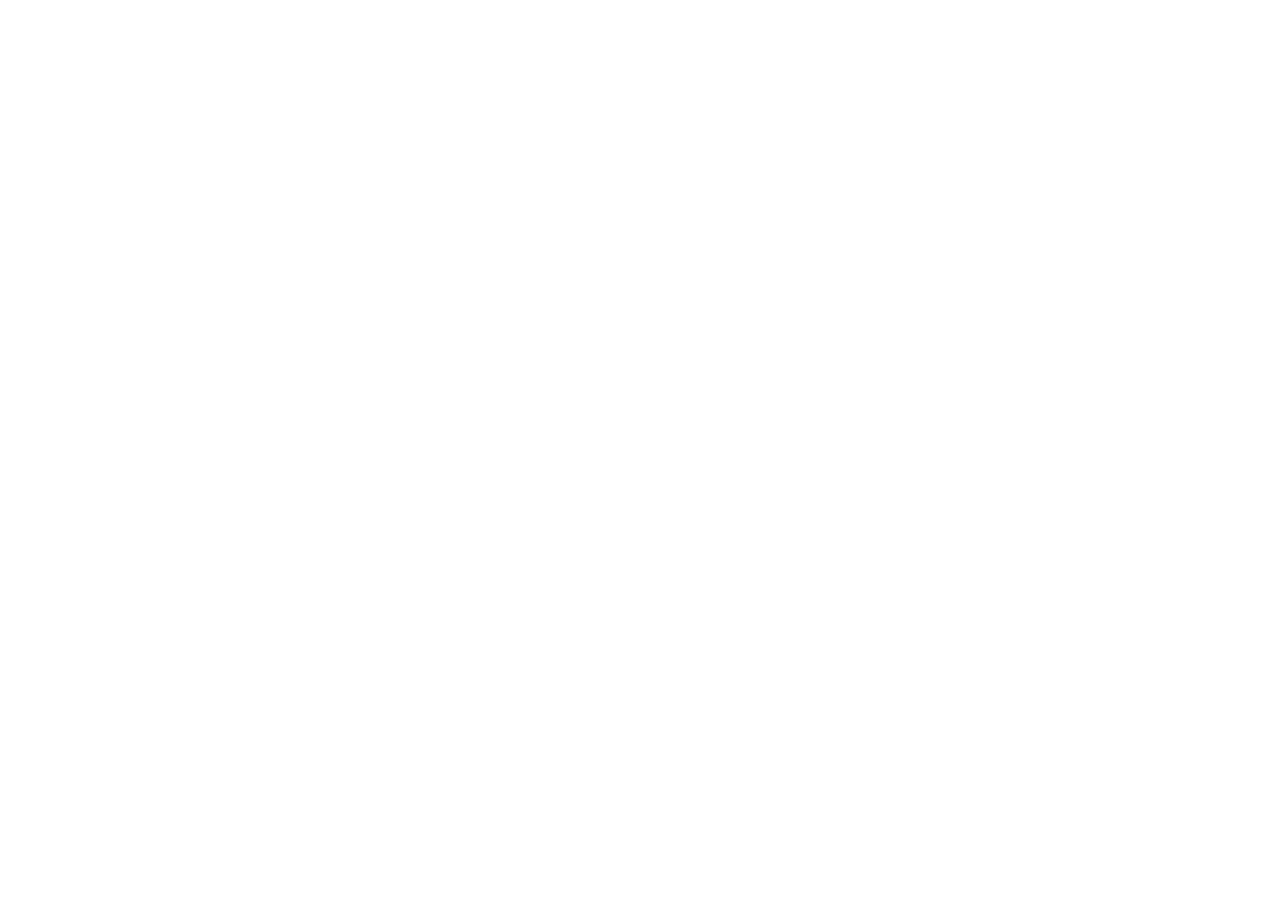
==== index.html @ 1d8593ff "init project" ====
<!DOCTYPE html>
<html lang="en">

<head>
    <meta charset="UTF-8">
    <meta name="viewport" content="width=device-width, initial-scale=1.0">
    <title>Document</title>
</head>

<body>

</body>

</html>
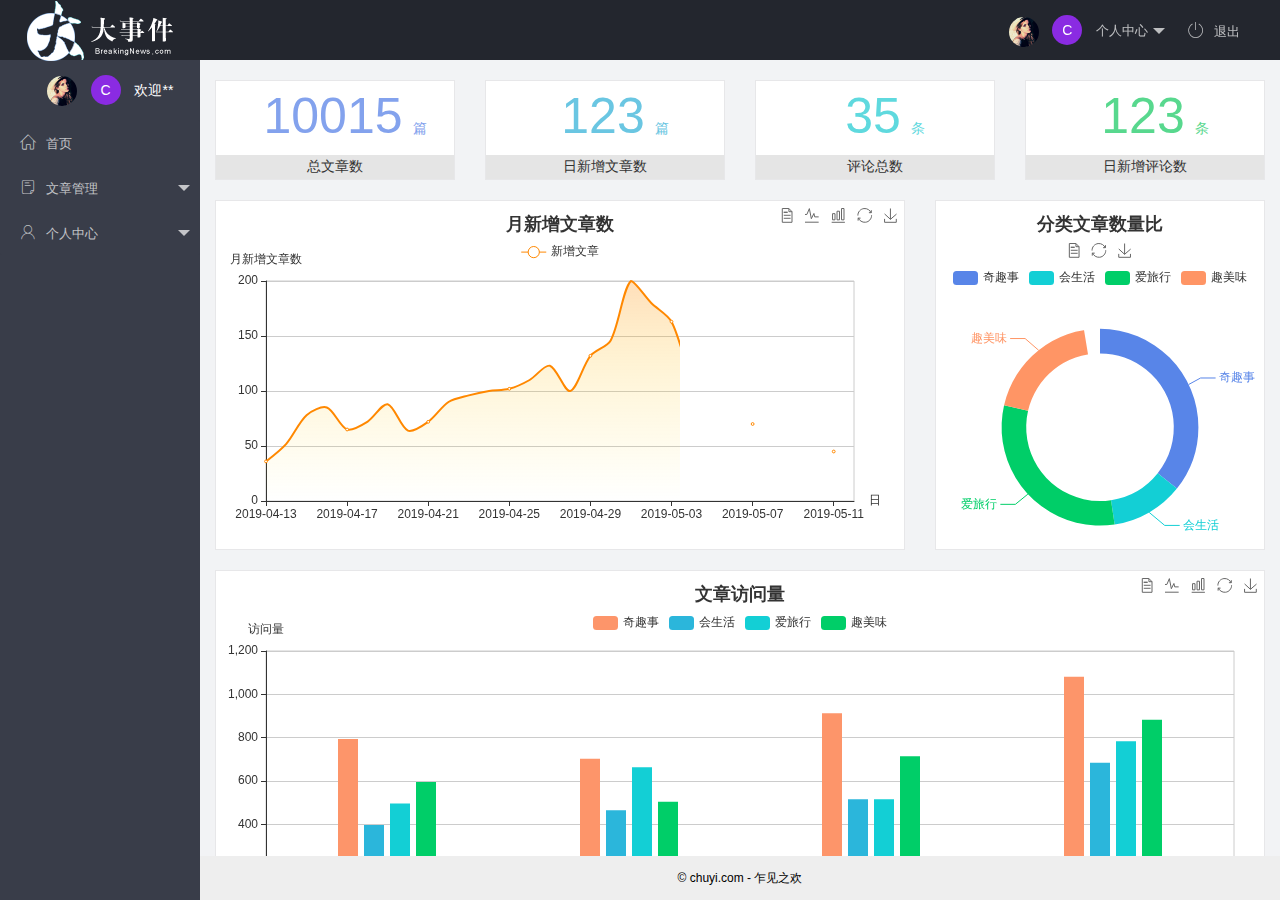
==== commit 854209b0: "完成主要功能的开发" ====
--- a/index.html
+++ b/index.html
@@ -5,10 +5,82 @@
     <meta charset="UTF-8">
     <meta name="viewport" content="width=device-width, initial-scale=1.0">
     <title>Document</title>
+    <link rel="stylesheet" href="assets/lib/layui/css/layui.css">
+    <link rel="stylesheet" href="assets/fonts/iconfont.css">
+    <!-- 导入自己的css样式 -->
+    <link rel="stylesheet" href="assets/css/indexx.css">
 </head>
 
-<body>
+<body class="layui-layout-body">
+    <div class="layui-layout layui-layout-admin">
+        <div class="layui-header">
+            <div class="layui-logo"><img src="assets/images/logo.png" alt=""></div>
+            <!-- 头部区域（可配合layui已有的水平导航） -->
+            <ul class="layui-nav layui-layout-right">
+                <li class="layui-nav-item">
+                    <a href="javascript:;">
+                        <img src="assets/images/sample.jpg" class="layui-nav-img" class="userinfo">
+                        <span class="text-avatar">C</span> 个人中心
+                    </a>
+                    <dl class="layui-nav-child">
+                        <dd><a href="">基本资料</a></dd>
+                        <dd><a href="">更改头像</a></dd>
+                        <dd><a href="">重置密码</a></dd>
+                    </dl>
+                </li>
+                <li class="layui-nav-item"> <a href="javascript:;" id="t-login"><span class="iconfont icon-tuichu"></span>退出</a></li>
+            </ul>
+        </div>
 
-</body>
+        <div class="layui-side layui-bg-black">
+            <div class="layui-side-scroll">
+                <div class="userinfo">
+                    <img src="assets/images/sample.jpg" class="layui-nav-img">
+                    <span class="text-avatar">C</span>
+                    <span class="welcome">欢迎**</span>
+                </div>
+
+                <!-- 左侧导航区域（可配合layui已有的垂直导航） -->
+                <ul class="layui-nav layui-nav-tree" lay-filter="test" lay-shrink="all">
+                    <li class="layui-nav-item"><a href="home/dashboard.html" target="fm"><span class="iconfont icon-home"></span>首页</a></li>
+                    <li class="layui-nav-item">
+                        <a class="" href="javascript:;"><span class="iconfont icon-16"></span>文章管理</a>
+                        <dl class="layui-nav-child">
+                            <dd><a href="javascript:;"><i class="layui-icon layui-icon-app"></i>文章类别</a></dd>
+                            <dd><a href="javascript:;"><i class="layui-icon layui-icon-app"></i>文章列表</a></dd>
+                            <dd><a href="javascript:;"><i class="layui-icon layui-icon-app"></i>发表文章</a></dd>
+                        </dl>
+                    </li>
+                    <li class="layui-nav-item">
+                        <a href="javascript:;"><span class="iconfont icon-user"></span>个人中心</a>
+                        <dl class="layui-nav-child">
+                            <dd><a href="javascript:;"><i class="layui-icon layui-icon-app"></i>基本资料</a></dd>
+                            <dd><a href="javascript:;"><i class="layui-icon layui-icon-app"></i>更改头像</a></dd>
+                            <dd>
+                                <a href=""><i class="layui-icon layui-icon-app"></i>重置密码</a>
+                            </dd>
+                        </dl>
+                    </li>
+                </ul>
+            </div>
+        </div>
+
+        <div class="layui-body">
+            <!-- 内容主体区域 -->
+            <!-- <div style="padding: 15px;">内容主体区域</div> -->
+            <div style="padding: 0px;" id="container">
+                <iframe src="/home/dashboard.html" frameborder="0" name="fm" class="layadmin-iframe"></iframe>
+            </div>
+        </div>
+
+        <div class="layui-footer">
+            <!-- 底部固定区域 -->
+            © chuyi.com - 乍见之欢
+        </div>
+    </div>
+    <script src="assets/lib/layui/layui.all.js"></script>
+    <script src="assets/lib/jquery.js"></script>
+    <script src="assets/js/base.js"></script>
+    <script src="assets/js/index.js"></script>
 
 </html>--- a/assets/lib/layui/css/layui.css
+++ b/assets/lib/layui/css/layui.css
@@ -0,0 +1,2 @@
+/** layui-v2.5.5 MIT License By https://www.layui.com */
+ .layui-inline,img{display:inline-block;vertical-align:middle}h1,h2,h3,h4,h5,h6{font-weight:400}.layui-edge,.layui-header,.layui-inline,.layui-main{position:relative}.layui-body,.layui-edge,.layui-elip{overflow:hidden}.layui-btn,.layui-edge,.layui-inline,img{vertical-align:middle}.layui-btn,.layui-disabled,.layui-icon,.layui-unselect{-moz-user-select:none;-webkit-user-select:none;-ms-user-select:none}.layui-elip,.layui-form-checkbox span,.layui-form-pane .layui-form-label{text-overflow:ellipsis;white-space:nowrap}.layui-breadcrumb,.layui-tree-btnGroup{visibility:hidden}blockquote,body,button,dd,div,dl,dt,form,h1,h2,h3,h4,h5,h6,input,li,ol,p,pre,td,textarea,th,ul{margin:0;padding:0;-webkit-tap-highlight-color:rgba(0,0,0,0)}a:active,a:hover{outline:0}img{border:none}li{list-style:none}table{border-collapse:collapse;border-spacing:0}h4,h5,h6{font-size:100%}button,input,optgroup,option,select,textarea{font-family:inherit;font-size:inherit;font-style:inherit;font-weight:inherit;outline:0}pre{white-space:pre-wrap;white-space:-moz-pre-wrap;white-space:-pre-wrap;white-space:-o-pre-wrap;word-wrap:break-word}body{line-height:24px;font:14px Helvetica Neue,Helvetica,PingFang SC,Tahoma,Arial,sans-serif}hr{height:1px;margin:10px 0;border:0;clear:both}a{color:#333;text-decoration:none}a:hover{color:#777}a cite{font-style:normal;*cursor:pointer}.layui-border-box,.layui-border-box *{box-sizing:border-box}.layui-box,.layui-box *{box-sizing:content-box}.layui-clear{clear:both;*zoom:1}.layui-clear:after{content:'\20';clear:both;*zoom:1;display:block;height:0}.layui-inline{*display:inline;*zoom:1}.layui-edge{display:inline-block;width:0;height:0;border-width:6px;border-style:dashed;border-color:transparent}.layui-edge-top{top:-4px;border-bottom-color:#999;border-bottom-style:solid}.layui-edge-right{border-left-color:#999;border-left-style:solid}.layui-edge-bottom{top:2px;border-top-color:#999;border-top-style:solid}.layui-edge-left{border-right-color:#999;border-right-style:solid}.layui-disabled,.layui-disabled:hover{color:#d2d2d2!important;cursor:not-allowed!important}.layui-circle{border-radius:100%}.layui-show{display:block!important}.layui-hide{display:none!important}@font-face{font-family:layui-icon;src:url(../font/iconfont.eot?v=250);src:url(../font/iconfont.eot?v=250#iefix) format('embedded-opentype'),url(../font/iconfont.woff2?v=250) format('woff2'),url(../font/iconfont.woff?v=250) format('woff'),url(../font/iconfont.ttf?v=250) format('truetype'),url(../font/iconfont.svg?v=250#layui-icon) format('svg')}.layui-icon{font-family:layui-icon!important;font-size:16px;font-style:normal;-webkit-font-smoothing:antialiased;-moz-osx-font-smoothing:grayscale}.layui-icon-reply-fill:before{content:"\e611"}.layui-icon-set-fill:before{content:"\e614"}.layui-icon-menu-fill:before{content:"\e60f"}.layui-icon-search:before{content:"\e615"}.layui-icon-share:before{content:"\e641"}.layui-icon-set-sm:before{content:"\e620"}.layui-icon-engine:before{content:"\e628"}.layui-icon-close:before{content:"\1006"}.layui-icon-close-fill:before{content:"\1007"}.layui-icon-chart-screen:before{content:"\e629"}.layui-icon-star:before{content:"\e600"}.layui-icon-circle-dot:before{content:"\e617"}.layui-icon-chat:before{content:"\e606"}.layui-icon-release:before{content:"\e609"}.layui-icon-list:before{content:"\e60a"}.layui-icon-chart:before{content:"\e62c"}.layui-icon-ok-circle:before{content:"\1005"}.layui-icon-layim-theme:before{content:"\e61b"}.layui-icon-table:before{content:"\e62d"}.layui-icon-right:before{content:"\e602"}.layui-icon-left:before{content:"\e603"}.layui-icon-cart-simple:before{content:"\e698"}.layui-icon-face-cry:before{content:"\e69c"}.layui-icon-face-smile:before{content:"\e6af"}.layui-icon-survey:before{content:"\e6b2"}.layui-icon-tree:before{content:"\e62e"}.layui-icon-upload-circle:before{content:"\e62f"}.layui-icon-add-circle:before{content:"\e61f"}.layui-icon-download-circle:before{content:"\e601"}.layui-icon-templeate-1:before{content:"\e630"}.layui-icon-util:before{content:"\e631"}.layui-icon-face-surprised:before{content:"\e664"}.layui-icon-edit:before{content:"\e642"}.layui-icon-speaker:before{content:"\e645"}.layui-icon-down:before{content:"\e61a"}.layui-icon-file:before{content:"\e621"}.layui-icon-layouts:before{content:"\e632"}.layui-icon-rate-half:before{content:"\e6c9"}.layui-icon-add-circle-fine:before{content:"\e608"}.layui-icon-prev-circle:before{content:"\e633"}.layui-icon-read:before{content:"\e705"}.layui-icon-404:before{content:"\e61c"}.layui-icon-carousel:before{content:"\e634"}.layui-icon-help:before{content:"\e607"}.layui-icon-code-circle:before{content:"\e635"}.layui-icon-water:before{content:"\e636"}.layui-icon-username:before{content:"\e66f"}.layui-icon-find-fill:before{content:"\e670"}.layui-icon-about:before{content:"\e60b"}.layui-icon-location:before{content:"\e715"}.layui-icon-up:before{content:"\e619"}.layui-icon-pause:before{content:"\e651"}.layui-icon-date:before{content:"\e637"}.layui-icon-layim-uploadfile:before{content:"\e61d"}.layui-icon-delete:before{content:"\e640"}.layui-icon-play:before{content:"\e652"}.layui-icon-top:before{content:"\e604"}.layui-icon-friends:before{content:"\e612"}.layui-icon-refresh-3:before{content:"\e9aa"}.layui-icon-ok:before{content:"\e605"}.layui-icon-layer:before{content:"\e638"}.layui-icon-face-smile-fine:before{content:"\e60c"}.layui-icon-dollar:before{content:"\e659"}.layui-icon-group:before{content:"\e613"}.layui-icon-layim-download:before{content:"\e61e"}.layui-icon-picture-fine:before{content:"\e60d"}.layui-icon-link:before{content:"\e64c"}.layui-icon-diamond:before{content:"\e735"}.layui-icon-log:before{content:"\e60e"}.layui-icon-rate-solid:before{content:"\e67a"}.layui-icon-fonts-del:before{content:"\e64f"}.layui-icon-unlink:before{content:"\e64d"}.layui-icon-fonts-clear:before{content:"\e639"}.layui-icon-triangle-r:before{content:"\e623"}.layui-icon-circle:before{content:"\e63f"}.layui-icon-radio:before{content:"\e643"}.layui-icon-align-center:before{content:"\e647"}.layui-icon-align-right:before{content:"\e648"}.layui-icon-align-left:before{content:"\e649"}.layui-icon-loading-1:before{content:"\e63e"}.layui-icon-return:before{content:"\e65c"}.layui-icon-fonts-strong:before{content:"\e62b"}.layui-icon-upload:before{content:"\e67c"}.layui-icon-dialogue:before{content:"\e63a"}.layui-icon-video:before{content:"\e6ed"}.layui-icon-headset:before{content:"\e6fc"}.layui-icon-cellphone-fine:before{content:"\e63b"}.layui-icon-add-1:before{content:"\e654"}.layui-icon-face-smile-b:before{content:"\e650"}.layui-icon-fonts-html:before{content:"\e64b"}.layui-icon-form:before{content:"\e63c"}.layui-icon-cart:before{content:"\e657"}.layui-icon-camera-fill:before{content:"\e65d"}.layui-icon-tabs:before{content:"\e62a"}.layui-icon-fonts-code:before{content:"\e64e"}.layui-icon-fire:before{content:"\e756"}.layui-icon-set:before{content:"\e716"}.layui-icon-fonts-u:before{content:"\e646"}.layui-icon-triangle-d:before{content:"\e625"}.layui-icon-tips:before{content:"\e702"}.layui-icon-picture:before{content:"\e64a"}.layui-icon-more-vertical:before{content:"\e671"}.layui-icon-flag:before{content:"\e66c"}.layui-icon-loading:before{content:"\e63d"}.layui-icon-fonts-i:before{content:"\e644"}.layui-icon-refresh-1:before{content:"\e666"}.layui-icon-rmb:before{content:"\e65e"}.layui-icon-home:before{content:"\e68e"}.layui-icon-user:before{content:"\e770"}.layui-icon-notice:before{content:"\e667"}.layui-icon-login-weibo:before{content:"\e675"}.layui-icon-voice:before{content:"\e688"}.layui-icon-upload-drag:before{content:"\e681"}.layui-icon-login-qq:before{content:"\e676"}.layui-icon-snowflake:before{content:"\e6b1"}.layui-icon-file-b:before{content:"\e655"}.layui-icon-template:before{content:"\e663"}.layui-icon-auz:before{content:"\e672"}.layui-icon-console:before{content:"\e665"}.layui-icon-app:before{content:"\e653"}.layui-icon-prev:before{content:"\e65a"}.layui-icon-website:before{content:"\e7ae"}.layui-icon-next:before{content:"\e65b"}.layui-icon-component:before{content:"\e857"}.layui-icon-more:before{content:"\e65f"}.layui-icon-login-wechat:before{content:"\e677"}.layui-icon-shrink-right:before{content:"\e668"}.layui-icon-spread-left:before{content:"\e66b"}.layui-icon-camera:before{content:"\e660"}.layui-icon-note:before{content:"\e66e"}.layui-icon-refresh:before{content:"\e669"}.layui-icon-female:before{content:"\e661"}.layui-icon-male:before{content:"\e662"}.layui-icon-password:before{content:"\e673"}.layui-icon-senior:before{content:"\e674"}.layui-icon-theme:before{content:"\e66a"}.layui-icon-tread:before{content:"\e6c5"}.layui-icon-praise:before{content:"\e6c6"}.layui-icon-star-fill:before{content:"\e658"}.layui-icon-rate:before{content:"\e67b"}.layui-icon-template-1:before{content:"\e656"}.layui-icon-vercode:before{content:"\e679"}.layui-icon-cellphone:before{content:"\e678"}.layui-icon-screen-full:before{content:"\e622"}.layui-icon-screen-restore:before{content:"\e758"}.layui-icon-cols:before{content:"\e610"}.layui-icon-export:before{content:"\e67d"}.layui-icon-print:before{content:"\e66d"}.layui-icon-slider:before{content:"\e714"}.layui-icon-addition:before{content:"\e624"}.layui-icon-subtraction:before{content:"\e67e"}.layui-icon-service:before{content:"\e626"}.layui-icon-transfer:before{content:"\e691"}.layui-main{width:1140px;margin:0 auto}.layui-header{z-index:1000;height:60px}.layui-header a:hover{transition:all .5s;-webkit-transition:all .5s}.layui-side{position:fixed;left:0;top:0;bottom:0;z-index:999;width:200px;overflow-x:hidden}.layui-side-scroll{position:relative;width:220px;height:100%;overflow-x:hidden}.layui-body{position:absolute;left:200px;right:0;top:0;bottom:0;z-index:998;width:auto;overflow-y:auto;box-sizing:border-box}.layui-layout-body{overflow:hidden}.layui-layout-admin .layui-header{background-color:#23262E}.layui-layout-admin .layui-side{top:60px;width:200px;overflow-x:hidden}.layui-layout-admin .layui-body{position:fixed;top:60px;bottom:44px}.layui-layout-admin .layui-main{width:auto;margin:0 15px}.layui-layout-admin .layui-footer{position:fixed;left:200px;right:0;bottom:0;height:44px;line-height:44px;padding:0 15px;background-color:#eee}.layui-layout-admin .layui-logo{position:absolute;left:0;top:0;width:200px;height:100%;line-height:60px;text-align:center;color:#009688;font-size:16px}.layui-layout-admin .layui-header .layui-nav{background:0 0}.layui-layout-left{position:absolute!important;left:200px;top:0}.layui-layout-right{position:absolute!important;right:0;top:0}.layui-container{position:relative;margin:0 auto;padding:0 15px;box-sizing:border-box}.layui-fluid{position:relative;margin:0 auto;padding:0 15px}.layui-row:after,.layui-row:before{content:'';display:block;clear:both}.layui-col-lg1,.layui-col-lg10,.layui-col-lg11,.layui-col-lg12,.layui-col-lg2,.layui-col-lg3,.layui-col-lg4,.layui-col-lg5,.layui-col-lg6,.layui-col-lg7,.layui-col-lg8,.layui-col-lg9,.layui-col-md1,.layui-col-md10,.layui-col-md11,.layui-col-md12,.layui-col-md2,.layui-col-md3,.layui-col-md4,.layui-col-md5,.layui-col-md6,.layui-col-md7,.layui-col-md8,.layui-col-md9,.layui-col-sm1,.layui-col-sm10,.layui-col-sm11,.layui-col-sm12,.layui-col-sm2,.layui-col-sm3,.layui-col-sm4,.layui-col-sm5,.layui-col-sm6,.layui-col-sm7,.layui-col-sm8,.layui-col-sm9,.layui-col-xs1,.layui-col-xs10,.layui-col-xs11,.layui-col-xs12,.layui-col-xs2,.layui-col-xs3,.layui-col-xs4,.layui-col-xs5,.layui-col-xs6,.layui-col-xs7,.layui-col-xs8,.layui-col-xs9{position:relative;display:block;box-sizing:border-box}.layui-col-xs1,.layui-col-xs10,.layui-col-xs11,.layui-col-xs12,.layui-col-xs2,.layui-col-xs3,.layui-col-xs4,.layui-col-xs5,.layui-col-xs6,.layui-col-xs7,.layui-col-xs8,.layui-col-xs9{float:left}.layui-col-xs1{width:8.33333333%}.layui-col-xs2{width:16.66666667%}.layui-col-xs3{width:25%}.layui-col-xs4{width:33.33333333%}.layui-col-xs5{width:41.66666667%}.layui-col-xs6{width:50%}.layui-col-xs7{width:58.33333333%}.layui-col-xs8{width:66.66666667%}.layui-col-xs9{width:75%}.layui-col-xs10{width:83.33333333%}.layui-col-xs11{width:91.66666667%}.layui-col-xs12{width:100%}.layui-col-xs-offset1{margin-left:8.33333333%}.layui-col-xs-offset2{margin-left:16.66666667%}.layui-col-xs-offset3{margin-left:25%}.layui-col-xs-offset4{margin-left:33.33333333%}.layui-col-xs-offset5{margin-left:41.66666667%}.layui-col-xs-offset6{margin-left:50%}.layui-col-xs-offset7{margin-left:58.33333333%}.layui-col-xs-offset8{margin-left:66.66666667%}.layui-col-xs-offset9{margin-left:75%}.layui-col-xs-offset10{margin-left:83.33333333%}.layui-col-xs-offset11{margin-left:91.66666667%}.layui-col-xs-offset12{margin-left:100%}@media screen and (max-width:768px){.layui-hide-xs{display:none!important}.layui-show-xs-block{display:block!important}.layui-show-xs-inline{display:inline!important}.layui-show-xs-inline-block{display:inline-block!important}}@media screen and (min-width:768px){.layui-container{width:750px}.layui-hide-sm{display:none!important}.layui-show-sm-block{display:block!important}.layui-show-sm-inline{display:inline!important}.layui-show-sm-inline-block{display:inline-block!important}.layui-col-sm1,.layui-col-sm10,.layui-col-sm11,.layui-col-sm12,.layui-col-sm2,.layui-col-sm3,.layui-col-sm4,.layui-col-sm5,.layui-col-sm6,.layui-col-sm7,.layui-col-sm8,.layui-col-sm9{float:left}.layui-col-sm1{width:8.33333333%}.layui-col-sm2{width:16.66666667%}.layui-col-sm3{width:25%}.layui-col-sm4{width:33.33333333%}.layui-col-sm5{width:41.66666667%}.layui-col-sm6{width:50%}.layui-col-sm7{width:58.33333333%}.layui-col-sm8{width:66.66666667%}.layui-col-sm9{width:75%}.layui-col-sm10{width:83.33333333%}.layui-col-sm11{width:91.66666667%}.layui-col-sm12{width:100%}.layui-col-sm-offset1{margin-left:8.33333333%}.layui-col-sm-offset2{margin-left:16.66666667%}.layui-col-sm-offset3{margin-left:25%}.layui-col-sm-offset4{margin-left:33.33333333%}.layui-col-sm-offset5{margin-left:41.66666667%}.layui-col-sm-offset6{margin-left:50%}.layui-col-sm-offset7{margin-left:58.33333333%}.layui-col-sm-offset8{margin-left:66.66666667%}.layui-col-sm-offset9{margin-left:75%}.layui-col-sm-offset10{margin-left:83.33333333%}.layui-col-sm-offset11{margin-left:91.66666667%}.layui-col-sm-offset12{margin-left:100%}}@media screen and (min-width:992px){.layui-container{width:970px}.layui-hide-md{display:none!important}.layui-show-md-block{display:block!important}.layui-show-md-inline{display:inline!important}.layui-show-md-inline-block{display:inline-block!important}.layui-col-md1,.layui-col-md10,.layui-col-md11,.layui-col-md12,.layui-col-md2,.layui-col-md3,.layui-col-md4,.layui-col-md5,.layui-col-md6,.layui-col-md7,.layui-col-md8,.layui-col-md9{float:left}.layui-col-md1{width:8.33333333%}.layui-col-md2{width:16.66666667%}.layui-col-md3{width:25%}.layui-col-md4{width:33.33333333%}.layui-col-md5{width:41.66666667%}.layui-col-md6{width:50%}.layui-col-md7{width:58.33333333%}.layui-col-md8{width:66.66666667%}.layui-col-md9{width:75%}.layui-col-md10{width:83.33333333%}.layui-col-md11{width:91.66666667%}.layui-col-md12{width:100%}.layui-col-md-offset1{margin-left:8.33333333%}.layui-col-md-offset2{margin-left:16.66666667%}.layui-col-md-offset3{margin-left:25%}.layui-col-md-offset4{margin-left:33.33333333%}.layui-col-md-offset5{margin-left:41.66666667%}.layui-col-md-offset6{margin-left:50%}.layui-col-md-offset7{margin-left:58.33333333%}.layui-col-md-offset8{margin-left:66.66666667%}.layui-col-md-offset9{margin-left:75%}.layui-col-md-offset10{margin-left:83.33333333%}.layui-col-md-offset11{margin-left:91.66666667%}.layui-col-md-offset12{margin-left:100%}}@media screen and (min-width:1200px){.layui-container{width:1170px}.layui-hide-lg{display:none!important}.layui-show-lg-block{display:block!important}.layui-show-lg-inline{display:inline!important}.layui-show-lg-inline-block{display:inline-block!important}.layui-col-lg1,.layui-col-lg10,.layui-col-lg11,.layui-col-lg12,.layui-col-lg2,.layui-col-lg3,.layui-col-lg4,.layui-col-lg5,.layui-col-lg6,.layui-col-lg7,.layui-col-lg8,.layui-col-lg9{float:left}.layui-col-lg1{width:8.33333333%}.layui-col-lg2{width:16.66666667%}.layui-col-lg3{width:25%}.layui-col-lg4{width:33.33333333%}.layui-col-lg5{width:41.66666667%}.layui-col-lg6{width:50%}.layui-col-lg7{width:58.33333333%}.layui-col-lg8{width:66.66666667%}.layui-col-lg9{width:75%}.layui-col-lg10{width:83.33333333%}.layui-col-lg11{width:91.66666667%}.layui-col-lg12{width:100%}.layui-col-lg-offset1{margin-left:8.33333333%}.layui-col-lg-offset2{margin-left:16.66666667%}.layui-col-lg-offset3{margin-left:25%}.layui-col-lg-offset4{margin-left:33.33333333%}.layui-col-lg-offset5{margin-left:41.66666667%}.layui-col-lg-offset6{margin-left:50%}.layui-col-lg-offset7{margin-left:58.33333333%}.layui-col-lg-offset8{margin-left:66.66666667%}.layui-col-lg-offset9{margin-left:75%}.layui-col-lg-offset10{margin-left:83.33333333%}.layui-col-lg-offset11{margin-left:91.66666667%}.layui-col-lg-offset12{margin-left:100%}}.layui-col-space1{margin:-.5px}.layui-col-space1>*{padding:.5px}.layui-col-space3{margin:-1.5px}.layui-col-space3>*{padding:1.5px}.layui-col-space5{margin:-2.5px}.layui-col-space5>*{padding:2.5px}.layui-col-space8{margin:-3.5px}.layui-col-space8>*{padding:3.5px}.layui-col-space10{margin:-5px}.layui-col-space10>*{padding:5px}.layui-col-space12{margin:-6px}.layui-col-space12>*{padding:6px}.layui-col-space15{margin:-7.5px}.layui-col-space15>*{padding:7.5px}.layui-col-space18{margin:-9px}.layui-col-space18>*{padding:9px}.layui-col-space20{margin:-10px}.layui-col-space20>*{padding:10px}.layui-col-space22{margin:-11px}.layui-col-space22>*{padding:11px}.layui-col-space25{margin:-12.5px}.layui-col-space25>*{padding:12.5px}.layui-col-space30{margin:-15px}.layui-col-space30>*{padding:15px}.layui-btn,.layui-input,.layui-select,.layui-textarea,.layui-upload-button{outline:0;-webkit-appearance:none;transition:all .3s;-webkit-transition:all .3s;box-sizing:border-box}.layui-elem-quote{margin-bottom:10px;padding:15px;line-height:22px;border-left:5px solid #009688;border-radius:0 2px 2px 0;background-color:#f2f2f2}.layui-quote-nm{border-style:solid;border-width:1px 1px 1px 5px;background:0 0}.layui-elem-field{margin-bottom:10px;padding:0;border-width:1px;border-style:solid}.layui-elem-field legend{margin-left:20px;padding:0 10px;font-size:20px;font-weight:300}.layui-field-title{margin:10px 0 20px;border-width:1px 0 0}.layui-field-box{padding:10px 15px}.layui-field-title .layui-field-box{padding:10px 0}.layui-progress{position:relative;height:6px;border-radius:20px;background-color:#e2e2e2}.layui-progress-bar{position:absolute;left:0;top:0;width:0;max-width:100%;height:6px;border-radius:20px;text-align:right;background-color:#5FB878;transition:all .3s;-webkit-transition:all .3s}.layui-progress-big,.layui-progress-big .layui-progress-bar{height:18px;line-height:18px}.layui-progress-text{position:relative;top:-20px;line-height:18px;font-size:12px;color:#666}.layui-progress-big .layui-progress-text{position:static;padding:0 10px;color:#fff}.layui-collapse{border-width:1px;border-style:solid;border-radius:2px}.layui-colla-content,.layui-colla-item{border-top-width:1px;border-top-style:solid}.layui-colla-item:first-child{border-top:none}.layui-colla-title{position:relative;height:42px;line-height:42px;padding:0 15px 0 35px;color:#333;background-color:#f2f2f2;cursor:pointer;font-size:14px;overflow:hidden}.layui-colla-content{display:none;padding:10px 15px;line-height:22px;color:#666}.layui-colla-icon{position:absolute;left:15px;top:0;font-size:14px}.layui-card{margin-bottom:15px;border-radius:2px;background-color:#fff;box-shadow:0 1px 2px 0 rgba(0,0,0,.05)}.layui-card:last-child{margin-bottom:0}.layui-card-header{position:relative;height:42px;line-height:42px;padding:0 15px;border-bottom:1px solid #f6f6f6;color:#333;border-radius:2px 2px 0 0;font-size:14px}.layui-bg-black,.layui-bg-blue,.layui-bg-cyan,.layui-bg-green,.layui-bg-orange,.layui-bg-red{color:#fff!important}.layui-card-body{position:relative;padding:10px 15px;line-height:24px}.layui-card-body[pad15]{padding:15px}.layui-card-body[pad20]{padding:20px}.layui-card-body .layui-table{margin:5px 0}.layui-card .layui-tab{margin:0}.layui-panel-window{position:relative;padding:15px;border-radius:0;border-top:5px solid #E6E6E6;background-color:#fff}.layui-auxiliar-moving{position:fixed;left:0;right:0;top:0;bottom:0;width:100%;height:100%;background:0 0;z-index:9999999999}.layui-form-label,.layui-form-mid,.layui-form-select,.layui-input-block,.layui-input-inline,.layui-textarea{position:relative}.layui-bg-red{background-color:#FF5722!important}.layui-bg-orange{background-color:#FFB800!important}.layui-bg-green{background-color:#009688!important}.layui-bg-cyan{background-color:#2F4056!important}.layui-bg-blue{background-color:#1E9FFF!important}.layui-bg-black{background-color:#393D49!important}.layui-bg-gray{background-color:#eee!important;color:#666!important}.layui-badge-rim,.layui-colla-content,.layui-colla-item,.layui-collapse,.layui-elem-field,.layui-form-pane .layui-form-item[pane],.layui-form-pane .layui-form-label,.layui-input,.layui-layedit,.layui-layedit-tool,.layui-quote-nm,.layui-select,.layui-tab-bar,.layui-tab-card,.layui-tab-title,.layui-tab-title .layui-this:after,.layui-textarea{border-color:#e6e6e6}.layui-timeline-item:before,hr{background-color:#e6e6e6}.layui-text{line-height:22px;font-size:14px;color:#666}.layui-text h1,.layui-text h2,.layui-text h3{font-weight:500;color:#333}.layui-text h1{font-size:30px}.layui-text h2{font-size:24px}.layui-text h3{font-size:18px}.layui-text a:not(.layui-btn){color:#01AAED}.layui-text a:not(.layui-btn):hover{text-decoration:underline}.layui-text ul{padding:5px 0 5px 15px}.layui-text ul li{margin-top:5px;list-style-type:disc}.layui-text em,.layui-word-aux{color:#999!important;padding:0 5px!important}.layui-btn{display:inline-block;height:38px;line-height:38px;padding:0 18px;background-color:#009688;color:#fff;white-space:nowrap;text-align:center;font-size:14px;border:none;border-radius:2px;cursor:pointer}.layui-btn:hover{opacity:.8;filter:alpha(opacity=80);color:#fff}.layui-btn:active{opacity:1;filter:alpha(opacity=100)}.layui-btn+.layui-btn{margin-left:10px}.layui-btn-container{font-size:0}.layui-btn-container .layui-btn{margin-right:10px;margin-bottom:10px}.layui-btn-container .layui-btn+.layui-btn{margin-left:0}.layui-table .layui-btn-container .layui-btn{margin-bottom:9px}.layui-btn-radius{border-radius:100px}.layui-btn .layui-icon{margin-right:3px;font-size:18px;vertical-align:bottom;vertical-align:middle\9}.layui-btn-primary{border:1px solid #C9C9C9;background-color:#fff;color:#555}.layui-btn-primary:hover{border-color:#009688;color:#333}.layui-btn-normal{background-color:#1E9FFF}.layui-btn-warm{background-color:#FFB800}.layui-btn-danger{background-color:#FF5722}.layui-btn-checked{background-color:#5FB878}.layui-btn-disabled,.layui-btn-disabled:active,.layui-btn-disabled:hover{border:1px solid #e6e6e6;background-color:#FBFBFB;color:#C9C9C9;cursor:not-allowed;opacity:1}.layui-btn-lg{height:44px;line-height:44px;padding:0 25px;font-size:16px}.layui-btn-sm{height:30px;line-height:30px;padding:0 10px;font-size:12px}.layui-btn-sm i{font-size:16px!important}.layui-btn-xs{height:22px;line-height:22px;padding:0 5px;font-size:12px}.layui-btn-xs i{font-size:14px!important}.layui-btn-group{display:inline-block;vertical-align:middle;font-size:0}.layui-btn-group .layui-btn{margin-left:0!important;margin-right:0!important;border-left:1px solid rgba(255,255,255,.5);border-radius:0}.layui-btn-group .layui-btn-primary{border-left:none}.layui-btn-group .layui-btn-primary:hover{border-color:#C9C9C9;color:#009688}.layui-btn-group .layui-btn:first-child{border-left:none;border-radius:2px 0 0 2px}.layui-btn-group .layui-btn-primary:first-child{border-left:1px solid #c9c9c9}.layui-btn-group .layui-btn:last-child{border-radius:0 2px 2px 0}.layui-btn-group .layui-btn+.layui-btn{margin-left:0}.layui-btn-group+.layui-btn-group{margin-left:10px}.layui-btn-fluid{width:100%}.layui-input,.layui-select,.layui-textarea{height:38px;line-height:1.3;line-height:38px\9;border-width:1px;border-style:solid;background-color:#fff;border-radius:2px}.layui-input::-webkit-input-placeholder,.layui-select::-webkit-input-placeholder,.layui-textarea::-webkit-input-placeholder{line-height:1.3}.layui-input,.layui-textarea{display:block;width:100%;padding-left:10px}.layui-input:hover,.layui-textarea:hover{border-color:#D2D2D2!important}.layui-input:focus,.layui-textarea:focus{border-color:#C9C9C9!important}.layui-textarea{min-height:100px;height:auto;line-height:20px;padding:6px 10px;resize:vertical}.layui-select{padding:0 10px}.layui-form input[type=checkbox],.layui-form input[type=radio],.layui-form select{display:none}.layui-form [lay-ignore]{display:initial}.layui-form-item{margin-bottom:15px;clear:both;*zoom:1}.layui-form-item:after{content:'\20';clear:both;*zoom:1;display:block;height:0}.layui-form-label{float:left;display:block;padding:9px 15px;width:80px;font-weight:400;line-height:20px;text-align:right}.layui-form-label-col{display:block;float:none;padding:9px 0;line-height:20px;text-align:left}.layui-form-item .layui-inline{margin-bottom:5px;margin-right:10px}.layui-input-block{margin-left:110px;min-height:36px}.layui-input-inline{display:inline-block;vertical-align:middle}.layui-form-item .layui-input-inline{float:left;width:190px;margin-right:10px}.layui-form-text .layui-input-inline{width:auto}.layui-form-mid{float:left;display:block;padding:9px 0!important;line-height:20px;margin-right:10px}.layui-form-danger+.layui-form-select .layui-input,.layui-form-danger:focus{border-color:#FF5722!important}.layui-form-select .layui-input{padding-right:30px;cursor:pointer}.layui-form-select .layui-edge{position:absolute;right:10px;top:50%;margin-top:-3px;cursor:pointer;border-width:6px;border-top-color:#c2c2c2;border-top-style:solid;transition:all .3s;-webkit-transition:all .3s}.layui-form-select dl{display:none;position:absolute;left:0;top:42px;padding:5px 0;z-index:899;min-width:100%;border:1px solid #d2d2d2;max-height:300px;overflow-y:auto;background-color:#fff;border-radius:2px;box-shadow:0 2px 4px rgba(0,0,0,.12);box-sizing:border-box}.layui-form-select dl dd,.layui-form-select dl dt{padding:0 10px;line-height:36px;white-space:nowrap;overflow:hidden;text-overflow:ellipsis}.layui-form-select dl dt{font-size:12px;color:#999}.layui-form-select dl dd{cursor:pointer}.layui-form-select dl dd:hover{background-color:#f2f2f2;-webkit-transition:.5s all;transition:.5s all}.layui-form-select .layui-select-group dd{padding-left:20px}.layui-form-select dl dd.layui-select-tips{padding-left:10px!important;color:#999}.layui-form-select dl dd.layui-this{background-color:#5FB878;color:#fff}.layui-form-checkbox,.layui-form-select dl dd.layui-disabled{background-color:#fff}.layui-form-selected dl{display:block}.layui-form-checkbox,.layui-form-checkbox *,.layui-form-switch{display:inline-block;vertical-align:middle}.layui-form-selected .layui-edge{margin-top:-9px;-webkit-transform:rotate(180deg);transform:rotate(180deg);margin-top:-3px\9}:root .layui-form-selected .layui-edge{margin-top:-9px\0/IE9}.layui-form-selectup dl{top:auto;bottom:42px}.layui-select-none{margin:5px 0;text-align:center;color:#999}.layui-select-disabled .layui-disabled{border-color:#eee!important}.layui-select-disabled .layui-edge{border-top-color:#d2d2d2}.layui-form-checkbox{position:relative;height:30px;line-height:30px;margin-right:10px;padding-right:30px;cursor:pointer;font-size:0;-webkit-transition:.1s linear;transition:.1s linear;box-sizing:border-box}.layui-form-checkbox span{padding:0 10px;height:100%;font-size:14px;border-radius:2px 0 0 2px;background-color:#d2d2d2;color:#fff;overflow:hidden}.layui-form-checkbox:hover span{background-color:#c2c2c2}.layui-form-checkbox i{position:absolute;right:0;top:0;width:30px;height:28px;border:1px solid #d2d2d2;border-left:none;border-radius:0 2px 2px 0;color:#fff;font-size:20px;text-align:center}.layui-form-checkbox:hover i{border-color:#c2c2c2;color:#c2c2c2}.layui-form-checked,.layui-form-checked:hover{border-color:#5FB878}.layui-form-checked span,.layui-form-checked:hover span{background-color:#5FB878}.layui-form-checked i,.layui-form-checked:hover i{color:#5FB878}.layui-form-item .layui-form-checkbox{margin-top:4px}.layui-form-checkbox[lay-skin=primary]{height:auto!important;line-height:normal!important;min-width:18px;min-height:18px;border:none!important;margin-right:0;padding-left:28px;padding-right:0;background:0 0}.layui-form-checkbox[lay-skin=primary] span{padding-left:0;padding-right:15px;line-height:18px;background:0 0;color:#666}.layui-form-checkbox[lay-skin=primary] i{right:auto;left:0;width:16px;height:16px;line-height:16px;border:1px solid #d2d2d2;font-size:12px;border-radius:2px;background-color:#fff;-webkit-transition:.1s linear;transition:.1s linear}.layui-form-checkbox[lay-skin=primary]:hover i{border-color:#5FB878;color:#fff}.layui-form-checked[lay-skin=primary] i{border-color:#5FB878!important;background-color:#5FB878;color:#fff}.layui-checkbox-disbaled[lay-skin=primary] span{background:0 0!important;color:#c2c2c2}.layui-checkbox-disbaled[lay-skin=primary]:hover i{border-color:#d2d2d2}.layui-form-item .layui-form-checkbox[lay-skin=primary]{margin-top:10px}.layui-form-switch{position:relative;height:22px;line-height:22px;min-width:35px;padding:0 5px;margin-top:8px;border:1px solid #d2d2d2;border-radius:20px;cursor:pointer;background-color:#fff;-webkit-transition:.1s linear;transition:.1s linear}.layui-form-switch i{position:absolute;left:5px;top:3px;width:16px;height:16px;border-radius:20px;background-color:#d2d2d2;-webkit-transition:.1s linear;transition:.1s linear}.layui-form-switch em{position:relative;top:0;width:25px;margin-left:21px;padding:0!important;text-align:center!important;color:#999!important;font-style:normal!important;font-size:12px}.layui-form-onswitch{border-color:#5FB878;background-color:#5FB878}.layui-checkbox-disbaled,.layui-checkbox-disbaled i{border-color:#e2e2e2!important}.layui-form-onswitch i{left:100%;margin-left:-21px;background-color:#fff}.layui-form-onswitch em{margin-left:5px;margin-right:21px;color:#fff!important}.layui-checkbox-disbaled span{background-color:#e2e2e2!important}.layui-checkbox-disbaled:hover i{color:#fff!important}[lay-radio]{display:none}.layui-form-radio,.layui-form-radio *{display:inline-block;vertical-align:middle}.layui-form-radio{line-height:28px;margin:6px 10px 0 0;padding-right:10px;cursor:pointer;font-size:0}.layui-form-radio *{font-size:14px}.layui-form-radio>i{margin-right:8px;font-size:22px;color:#c2c2c2}.layui-form-radio>i:hover,.layui-form-radioed>i{color:#5FB878}.layui-radio-disbaled>i{color:#e2e2e2!important}.layui-form-pane .layui-form-label{width:110px;padding:8px 15px;height:38px;line-height:20px;border-width:1px;border-style:solid;border-radius:2px 0 0 2px;text-align:center;background-color:#FBFBFB;overflow:hidden;box-sizing:border-box}.layui-form-pane .layui-input-inline{margin-left:-1px}.layui-form-pane .layui-input-block{margin-left:110px;left:-1px}.layui-form-pane .layui-input{border-radius:0 2px 2px 0}.layui-form-pane .layui-form-text .layui-form-label{float:none;width:100%;border-radius:2px;box-sizing:border-box;text-align:left}.layui-form-pane .layui-form-text .layui-input-inline{display:block;margin:0;top:-1px;clear:both}.layui-form-pane .layui-form-text .layui-input-block{margin:0;left:0;top:-1px}.layui-form-pane .layui-form-text .layui-textarea{min-height:100px;border-radius:0 0 2px 2px}.layui-form-pane .layui-form-checkbox{margin:4px 0 4px 10px}.layui-form-pane .layui-form-radio,.layui-form-pane .layui-form-switch{margin-top:6px;margin-left:10px}.layui-form-pane .layui-form-item[pane]{position:relative;border-width:1px;border-style:solid}.layui-form-pane .layui-form-item[pane] .layui-form-label{position:absolute;left:0;top:0;height:100%;border-width:0 1px 0 0}.layui-form-pane .layui-form-item[pane] .layui-input-inline{margin-left:110px}@media screen and (max-width:450px){.layui-form-item .layui-form-label{text-overflow:ellipsis;overflow:hidden;white-space:nowrap}.layui-form-item .layui-inline{display:block;margin-right:0;margin-bottom:20px;clear:both}.layui-form-item .layui-inline:after{content:'\20';clear:both;display:block;height:0}.layui-form-item .layui-input-inline{display:block;float:none;left:-3px;width:auto;margin:0 0 10px 112px}.layui-form-item .layui-input-inline+.layui-form-mid{margin-left:110px;top:-5px;padding:0}.layui-form-item .layui-form-checkbox{margin-right:5px;margin-bottom:5px}}.layui-layedit{border-width:1px;border-style:solid;border-radius:2px}.layui-layedit-tool{padding:3px 5px;border-bottom-width:1px;border-bottom-style:solid;font-size:0}.layedit-tool-fixed{position:fixed;top:0;border-top:1px solid #e2e2e2}.layui-layedit-tool .layedit-tool-mid,.layui-layedit-tool .layui-icon{display:inline-block;vertical-align:middle;text-align:center;font-size:14px}.layui-layedit-tool .layui-icon{position:relative;width:32px;height:30px;line-height:30px;margin:3px 5px;color:#777;cursor:pointer;border-radius:2px}.layui-layedit-tool .layui-icon:hover{color:#393D49}.layui-layedit-tool .layui-icon:active{color:#000}.layui-layedit-tool .layedit-tool-active{background-color:#e2e2e2;color:#000}.layui-layedit-tool .layui-disabled,.layui-layedit-tool .layui-disabled:hover{color:#d2d2d2;cursor:not-allowed}.layui-layedit-tool .layedit-tool-mid{width:1px;height:18px;margin:0 10px;background-color:#d2d2d2}.layedit-tool-html{width:50px!important;font-size:30px!important}.layedit-tool-b,.layedit-tool-code,.layedit-tool-help{font-size:16px!important}.layedit-tool-d,.layedit-tool-face,.layedit-tool-image,.layedit-tool-unlink{font-size:18px!important}.layedit-tool-image input{position:absolute;font-size:0;left:0;top:0;width:100%;height:100%;opacity:.01;filter:Alpha(opacity=1);cursor:pointer}.layui-layedit-iframe iframe{display:block;width:100%}#LAY_layedit_code{overflow:hidden}.layui-laypage{display:inline-block;*display:inline;*zoom:1;vertical-align:middle;margin:10px 0;font-size:0}.layui-laypage>a:first-child,.layui-laypage>a:first-child em{border-radius:2px 0 0 2px}.layui-laypage>a:last-child,.layui-laypage>a:last-child em{border-radius:0 2px 2px 0}.layui-laypage>:first-child{margin-left:0!important}.layui-laypage>:last-child{margin-right:0!important}.layui-laypage a,.layui-laypage button,.layui-laypage input,.layui-laypage select,.layui-laypage span{border:1px solid #e2e2e2}.layui-laypage a,.layui-laypage span{display:inline-block;*display:inline;*zoom:1;vertical-align:middle;padding:0 15px;height:28px;line-height:28px;margin:0 -1px 5px 0;background-color:#fff;color:#333;font-size:12px}.layui-flow-more a *,.layui-laypage input,.layui-table-view select[lay-ignore]{display:inline-block}.layui-laypage a:hover{color:#009688}.layui-laypage em{font-style:normal}.layui-laypage .layui-laypage-spr{color:#999;font-weight:700}.layui-laypage a{text-decoration:none}.layui-laypage .layui-laypage-curr{position:relative}.layui-laypage .layui-laypage-curr em{position:relative;color:#fff}.layui-laypage .layui-laypage-curr .layui-laypage-em{position:absolute;left:-1px;top:-1px;padding:1px;width:100%;height:100%;background-color:#009688}.layui-laypage-em{border-radius:2px}.layui-laypage-next em,.layui-laypage-prev em{font-family:Sim sun;font-size:16px}.layui-laypage .layui-laypage-count,.layui-laypage .layui-laypage-limits,.layui-laypage .layui-laypage-refresh,.layui-laypage .layui-laypage-skip{margin-left:10px;margin-right:10px;padding:0;border:none}.layui-laypage .layui-laypage-limits,.layui-laypage .layui-laypage-refresh{vertical-align:top}.layui-laypage .layui-laypage-refresh i{font-size:18px;cursor:pointer}.layui-laypage select{height:22px;padding:3px;border-radius:2px;cursor:pointer}.layui-laypage .layui-laypage-skip{height:30px;line-height:30px;color:#999}.layui-laypage button,.layui-laypage input{height:30px;line-height:30px;border-radius:2px;vertical-align:top;background-color:#fff;box-sizing:border-box}.layui-laypage input{width:40px;margin:0 10px;padding:0 3px;text-align:center}.layui-laypage input:focus,.layui-laypage select:focus{border-color:#009688!important}.layui-laypage button{margin-left:10px;padding:0 10px;cursor:pointer}.layui-table,.layui-table-view{margin:10px 0}.layui-flow-more{margin:10px 0;text-align:center;color:#999;font-size:14px}.layui-flow-more a{height:32px;line-height:32px}.layui-flow-more a *{vertical-align:top}.layui-flow-more a cite{padding:0 20px;border-radius:3px;background-color:#eee;color:#333;font-style:normal}.layui-flow-more a cite:hover{opacity:.8}.layui-flow-more a i{font-size:30px;color:#737383}.layui-table{width:100%;background-color:#fff;color:#666}.layui-table tr{transition:all .3s;-webkit-transition:all .3s}.layui-table th{text-align:left;font-weight:400}.layui-table tbody tr:hover,.layui-table thead tr,.layui-table-click,.layui-table-header,.layui-table-hover,.layui-table-mend,.layui-table-patch,.layui-table-tool,.layui-table-total,.layui-table-total tr,.layui-table[lay-even] tr:nth-child(even){background-color:#f2f2f2}.layui-table td,.layui-table th,.layui-table-col-set,.layui-table-fixed-r,.layui-table-grid-down,.layui-table-header,.layui-table-page,.layui-table-tips-main,.layui-table-tool,.layui-table-total,.layui-table-view,.layui-table[lay-skin=line],.layui-table[lay-skin=row]{border-width:1px;border-style:solid;border-color:#e6e6e6}.layui-table td,.layui-table th{position:relative;padding:9px 15px;min-height:20px;line-height:20px;font-size:14px}.layui-table[lay-skin=line] td,.layui-table[lay-skin=line] th{border-width:0 0 1px}.layui-table[lay-skin=row] td,.layui-table[lay-skin=row] th{border-width:0 1px 0 0}.layui-table[lay-skin=nob] td,.layui-table[lay-skin=nob] th{border:none}.layui-table img{max-width:100px}.layui-table[lay-size=lg] td,.layui-table[lay-size=lg] th{padding:15px 30px}.layui-table-view .layui-table[lay-size=lg] .layui-table-cell{height:40px;line-height:40px}.layui-table[lay-size=sm] td,.layui-table[lay-size=sm] th{font-size:12px;padding:5px 10px}.layui-table-view .layui-table[lay-size=sm] .layui-table-cell{height:20px;line-height:20px}.layui-table[lay-data]{display:none}.layui-table-box{position:relative;overflow:hidden}.layui-table-view .layui-table{position:relative;width:auto;margin:0}.layui-table-view .layui-table[lay-skin=line]{border-width:0 1px 0 0}.layui-table-view .layui-table[lay-skin=row]{border-width:0 0 1px}.layui-table-view .layui-table td,.layui-table-view .layui-table th{padding:5px 0;border-top:none;border-left:none}.layui-table-view .layui-table th.layui-unselect .layui-table-cell span{cursor:pointer}.layui-table-view .layui-table td{cursor:default}.layui-table-view .layui-table td[data-edit=text]{cursor:text}.layui-table-view .layui-form-checkbox[lay-skin=primary] i{width:18px;height:18px}.layui-table-view .layui-form-radio{line-height:0;padding:0}.layui-table-view .layui-form-radio>i{margin:0;font-size:20px}.layui-table-init{position:absolute;left:0;top:0;width:100%;height:100%;text-align:center;z-index:110}.layui-table-init .layui-icon{position:absolute;left:50%;top:50%;margin:-15px 0 0 -15px;font-size:30px;color:#c2c2c2}.layui-table-header{border-width:0 0 1px;overflow:hidden}.layui-table-header .layui-table{margin-bottom:-1px}.layui-table-tool .layui-inline[lay-event]{position:relative;width:26px;height:26px;padding:5px;line-height:16px;margin-right:10px;text-align:center;color:#333;border:1px solid #ccc;cursor:pointer;-webkit-transition:.5s all;transition:.5s all}.layui-table-tool .layui-inline[lay-event]:hover{border:1px solid #999}.layui-table-tool-temp{padding-right:120px}.layui-table-tool-self{position:absolute;right:17px;top:10px}.layui-table-tool .layui-table-tool-self .layui-inline[lay-event]{margin:0 0 0 10px}.layui-table-tool-panel{position:absolute;top:29px;left:-1px;padding:5px 0;min-width:150px;min-height:40px;border:1px solid #d2d2d2;text-align:left;overflow-y:auto;background-color:#fff;box-shadow:0 2px 4px rgba(0,0,0,.12)}.layui-table-cell,.layui-table-tool-panel li{overflow:hidden;text-overflow:ellipsis;white-space:nowrap}.layui-table-tool-panel li{padding:0 10px;line-height:30px;-webkit-transition:.5s all;transition:.5s all}.layui-table-tool-panel li .layui-form-checkbox[lay-skin=primary]{width:100%;padding-left:28px}.layui-table-tool-panel li:hover{background-color:#f2f2f2}.layui-table-tool-panel li .layui-form-checkbox[lay-skin=primary] i{position:absolute;left:0;top:0}.layui-table-tool-panel li .layui-form-checkbox[lay-skin=primary] span{padding:0}.layui-table-tool .layui-table-tool-self .layui-table-tool-panel{left:auto;right:-1px}.layui-table-col-set{position:absolute;right:0;top:0;width:20px;height:100%;border-width:0 0 0 1px;background-color:#fff}.layui-table-sort{width:10px;height:20px;margin-left:5px;cursor:pointer!important}.layui-table-sort .layui-edge{position:absolute;left:5px;border-width:5px}.layui-table-sort .layui-table-sort-asc{top:3px;border-top:none;border-bottom-style:solid;border-bottom-color:#b2b2b2}.layui-table-sort .layui-table-sort-asc:hover{border-bottom-color:#666}.layui-table-sort .layui-table-sort-desc{bottom:5px;border-bottom:none;border-top-style:solid;border-top-color:#b2b2b2}.layui-table-sort .layui-table-sort-desc:hover{border-top-color:#666}.layui-table-sort[lay-sort=asc] .layui-table-sort-asc{border-bottom-color:#000}.layui-table-sort[lay-sort=desc] .layui-table-sort-desc{border-top-color:#000}.layui-table-cell{height:28px;line-height:28px;padding:0 15px;position:relative;box-sizing:border-box}.layui-table-cell .layui-form-checkbox[lay-skin=primary]{top:-1px;padding:0}.layui-table-cell .layui-table-link{color:#01AAED}.laytable-cell-checkbox,.laytable-cell-numbers,.laytable-cell-radio,.laytable-cell-space{padding:0;text-align:center}.layui-table-body{position:relative;overflow:auto;margin-right:-1px;margin-bottom:-1px}.layui-table-body .layui-none{line-height:26px;padding:15px;text-align:center;color:#999}.layui-table-fixed{position:absolute;left:0;top:0;z-index:101}.layui-table-fixed .layui-table-body{overflow:hidden}.layui-table-fixed-l{box-shadow:0 -1px 8px rgba(0,0,0,.08)}.layui-table-fixed-r{left:auto;right:-1px;border-width:0 0 0 1px;box-shadow:-1px 0 8px rgba(0,0,0,.08)}.layui-table-fixed-r .layui-table-header{position:relative;overflow:visible}.layui-table-mend{position:absolute;right:-49px;top:0;height:100%;width:50px}.layui-table-tool{position:relative;z-index:890;width:100%;min-height:50px;line-height:30px;padding:10px 15px;border-width:0 0 1px}.layui-table-tool .layui-btn-container{margin-bottom:-10px}.layui-table-page,.layui-table-total{border-width:1px 0 0;margin-bottom:-1px;overflow:hidden}.layui-table-page{position:relative;width:100%;padding:7px 7px 0;height:41px;font-size:12px;white-space:nowrap}.layui-table-page>div{height:26px}.layui-table-page .layui-laypage{margin:0}.layui-table-page .layui-laypage a,.layui-table-page .layui-laypage span{height:26px;line-height:26px;margin-bottom:10px;border:none;background:0 0}.layui-table-page .layui-laypage a,.layui-table-page .layui-laypage span.layui-laypage-curr{padding:0 12px}.layui-table-page .layui-laypage span{margin-left:0;padding:0}.layui-table-page .layui-laypage .layui-laypage-prev{margin-left:-7px!important}.layui-table-page .layui-laypage .layui-laypage-curr .layui-laypage-em{left:0;top:0;padding:0}.layui-table-page .layui-laypage button,.layui-table-page .layui-laypage input{height:26px;line-height:26px}.layui-table-page .layui-laypage input{width:40px}.layui-table-page .layui-laypage button{padding:0 10px}.layui-table-page select{height:18px}.layui-table-patch .layui-table-cell{padding:0;width:30px}.layui-table-edit{position:absolute;left:0;top:0;width:100%;height:100%;padding:0 14px 1px;border-radius:0;box-shadow:1px 1px 20px rgba(0,0,0,.15)}.layui-table-edit:focus{border-color:#5FB878!important}select.layui-table-edit{padding:0 0 0 10px;border-color:#C9C9C9}.layui-table-view .layui-form-checkbox,.layui-table-view .layui-form-radio,.layui-table-view .layui-form-switch{top:0;margin:0;box-sizing:content-box}.layui-table-view .layui-form-checkbox{top:-1px;height:26px;line-height:26px}.layui-table-view .layui-form-checkbox i{height:26px}.layui-table-grid .layui-table-cell{overflow:visible}.layui-table-grid-down{position:absolute;top:0;right:0;width:26px;height:100%;padding:5px 0;border-width:0 0 0 1px;text-align:center;background-color:#fff;color:#999;cursor:pointer}.layui-table-grid-down .layui-icon{position:absolute;top:50%;left:50%;margin:-8px 0 0 -8px}.layui-table-grid-down:hover{background-color:#fbfbfb}body .layui-table-tips .layui-layer-content{background:0 0;padding:0;box-shadow:0 1px 6px rgba(0,0,0,.12)}.layui-table-tips-main{margin:-44px 0 0 -1px;max-height:150px;padding:8px 15px;font-size:14px;overflow-y:scroll;background-color:#fff;color:#666}.layui-table-tips-c{position:absolute;right:-3px;top:-13px;width:20px;height:20px;padding:3px;cursor:pointer;background-color:#666;border-radius:50%;color:#fff}.layui-table-tips-c:hover{background-color:#777}.layui-table-tips-c:before{position:relative;right:-2px}.layui-upload-file{display:none!important;opacity:.01;filter:Alpha(opacity=1)}.layui-upload-drag,.layui-upload-form,.layui-upload-wrap{display:inline-block}.layui-upload-list{margin:10px 0}.layui-upload-choose{padding:0 10px;color:#999}.layui-upload-drag{position:relative;padding:30px;border:1px dashed #e2e2e2;background-color:#fff;text-align:center;cursor:pointer;color:#999}.layui-upload-drag .layui-icon{font-size:50px;color:#009688}.layui-upload-drag[lay-over]{border-color:#009688}.layui-upload-iframe{position:absolute;width:0;height:0;border:0;visibility:hidden}.layui-upload-wrap{position:relative;vertical-align:middle}.layui-upload-wrap .layui-upload-file{display:block!important;position:absolute;left:0;top:0;z-index:10;font-size:100px;width:100%;height:100%;opacity:.01;filter:Alpha(opacity=1);cursor:pointer}.layui-transfer-active,.layui-transfer-box{display:inline-block;vertical-align:middle}.layui-transfer-box,.layui-transfer-header,.layui-transfer-search{border-width:0;border-style:solid;border-color:#e6e6e6}.layui-transfer-box{position:relative;border-width:1px;width:200px;height:360px;border-radius:2px;background-color:#fff}.layui-transfer-box .layui-form-checkbox{width:100%;margin:0!important}.layui-transfer-header{height:38px;line-height:38px;padding:0 10px;border-bottom-width:1px}.layui-transfer-search{position:relative;padding:10px;border-bottom-width:1px}.layui-transfer-search .layui-input{height:32px;padding-left:30px;font-size:12px}.layui-transfer-search .layui-icon-search{position:absolute;left:20px;top:50%;margin-top:-8px;color:#666}.layui-transfer-active{margin:0 15px}.layui-transfer-active .layui-btn{display:block;margin:0;padding:0 15px;background-color:#5FB878;border-color:#5FB878;color:#fff}.layui-transfer-active .layui-btn-disabled{background-color:#FBFBFB;border-color:#e6e6e6;color:#C9C9C9}.layui-transfer-active .layui-btn:first-child{margin-bottom:15px}.layui-transfer-active .layui-btn .layui-icon{margin:0;font-size:14px!important}.layui-transfer-data{padding:5px 0;overflow:auto}.layui-transfer-data li{height:32px;line-height:32px;padding:0 10px}.layui-transfer-data li:hover{background-color:#f2f2f2;transition:.5s all}.layui-transfer-data .layui-none{padding:15px 10px;text-align:center;color:#999}.layui-nav{position:relative;padding:0 20px;background-color:#393D49;color:#fff;border-radius:2px;font-size:0;box-sizing:border-box}.layui-nav *{font-size:14px}.layui-nav .layui-nav-item{position:relative;display:inline-block;*display:inline;*zoom:1;vertical-align:middle;line-height:60px}.layui-nav .layui-nav-item a{display:block;padding:0 20px;color:#fff;color:rgba(255,255,255,.7);transition:all .3s;-webkit-transition:all .3s}.layui-nav .layui-this:after,.layui-nav-bar,.layui-nav-tree .layui-nav-itemed:after{position:absolute;left:0;top:0;width:0;height:5px;background-color:#5FB878;transition:all .2s;-webkit-transition:all .2s}.layui-nav-bar{z-index:1000}.layui-nav .layui-nav-item a:hover,.layui-nav .layui-this a{color:#fff}.layui-nav .layui-this:after{content:'';top:auto;bottom:0;width:100%}.layui-nav-img{width:30px;height:30px;margin-right:10px;border-radius:50%}.layui-nav .layui-nav-more{content:'';width:0;height:0;border-style:solid dashed dashed;border-color:#fff transparent transparent;overflow:hidden;cursor:pointer;transition:all .2s;-webkit-transition:all .2s;position:absolute;top:50%;right:3px;margin-top:-3px;border-width:6px;border-top-color:rgba(255,255,255,.7)}.layui-nav .layui-nav-mored,.layui-nav-itemed>a .layui-nav-more{margin-top:-9px;border-style:dashed dashed solid;border-color:transparent transparent #fff}.layui-nav-child{display:none;position:absolute;left:0;top:65px;min-width:100%;line-height:36px;padding:5px 0;box-shadow:0 2px 4px rgba(0,0,0,.12);border:1px solid #d2d2d2;background-color:#fff;z-index:100;border-radius:2px;white-space:nowrap}.layui-nav .layui-nav-child a{color:#333}.layui-nav .layui-nav-child a:hover{background-color:#f2f2f2;color:#000}.layui-nav-child dd{position:relative}.layui-nav .layui-nav-child dd.layui-this a,.layui-nav-child dd.layui-this{background-color:#5FB878;color:#fff}.layui-nav-child dd.layui-this:after{display:none}.layui-nav-tree{width:200px;padding:0}.layui-nav-tree .layui-nav-item{display:block;width:100%;line-height:45px}.layui-nav-tree .layui-nav-item a{position:relative;height:45px;line-height:45px;text-overflow:ellipsis;overflow:hidden;white-space:nowrap}.layui-nav-tree .layui-nav-item a:hover{background-color:#4E5465}.layui-nav-tree .layui-nav-bar{width:5px;height:0;background-color:#009688}.layui-nav-tree .layui-nav-child dd.layui-this,.layui-nav-tree .layui-nav-child dd.layui-this a,.layui-nav-tree .layui-this,.layui-nav-tree .layui-this>a,.layui-nav-tree .layui-this>a:hover{background-color:#009688;color:#fff}.layui-nav-tree .layui-this:after{display:none}.layui-nav-itemed>a,.layui-nav-tree .layui-nav-title a,.layui-nav-tree .layui-nav-title a:hover{color:#fff!important}.layui-nav-tree .layui-nav-child{position:relative;z-index:0;top:0;border:none;box-shadow:none}.layui-nav-tree .layui-nav-child a{height:40px;line-height:40px;color:#fff;color:rgba(255,255,255,.7)}.layui-nav-tree .layui-nav-child,.layui-nav-tree .layui-nav-child a:hover{background:0 0;color:#fff}.layui-nav-tree .layui-nav-more{right:10px}.layui-nav-itemed>.layui-nav-child{display:block;padding:0;background-color:rgba(0,0,0,.3)!important}.layui-nav-itemed>.layui-nav-child>.layui-this>.layui-nav-child{display:block}.layui-nav-side{position:fixed;top:0;bottom:0;left:0;overflow-x:hidden;z-index:999}.layui-bg-blue .layui-nav-bar,.layui-bg-blue .layui-nav-itemed:after,.layui-bg-blue .layui-this:after{background-color:#93D1FF}.layui-bg-blue .layui-nav-child dd.layui-this{background-color:#1E9FFF}.layui-bg-blue .layui-nav-itemed>a,.layui-nav-tree.layui-bg-blue .layui-nav-title a,.layui-nav-tree.layui-bg-blue .layui-nav-title a:hover{background-color:#007DDB!important}.layui-breadcrumb{font-size:0}.layui-breadcrumb>*{font-size:14px}.layui-breadcrumb a{color:#999!important}.layui-breadcrumb a:hover{color:#5FB878!important}.layui-breadcrumb a cite{color:#666;font-style:normal}.layui-breadcrumb span[lay-separator]{margin:0 10px;color:#999}.layui-tab{margin:10px 0;text-align:left!important}.layui-tab[overflow]>.layui-tab-title{overflow:hidden}.layui-tab-title{position:relative;left:0;height:40px;white-space:nowrap;font-size:0;border-bottom-width:1px;border-bottom-style:solid;transition:all .2s;-webkit-transition:all .2s}.layui-tab-title li{display:inline-block;*display:inline;*zoom:1;vertical-align:middle;font-size:14px;transition:all .2s;-webkit-transition:all .2s;position:relative;line-height:40px;min-width:65px;padding:0 15px;text-align:center;cursor:pointer}.layui-tab-title li a{display:block}.layui-tab-title .layui-this{color:#000}.layui-tab-title .layui-this:after{position:absolute;left:0;top:0;content:'';width:100%;height:41px;border-width:1px;border-style:solid;border-bottom-color:#fff;border-radius:2px 2px 0 0;box-sizing:border-box;pointer-events:none}.layui-tab-bar{position:absolute;right:0;top:0;z-index:10;width:30px;height:39px;line-height:39px;border-width:1px;border-style:solid;border-radius:2px;text-align:center;background-color:#fff;cursor:pointer}.layui-tab-bar .layui-icon{position:relative;display:inline-block;top:3px;transition:all .3s;-webkit-transition:all .3s}.layui-tab-item{display:none}.layui-tab-more{padding-right:30px;height:auto!important;white-space:normal!important}.layui-tab-more li.layui-this:after{border-bottom-color:#e2e2e2;border-radius:2px}.layui-tab-more .layui-tab-bar .layui-icon{top:-2px;top:3px\9;-webkit-transform:rotate(180deg);transform:rotate(180deg)}:root .layui-tab-more .layui-tab-bar .layui-icon{top:-2px\0/IE9}.layui-tab-content{padding:10px}.layui-tab-title li .layui-tab-close{position:relative;display:inline-block;width:18px;height:18px;line-height:20px;margin-left:8px;top:1px;text-align:center;font-size:14px;color:#c2c2c2;transition:all .2s;-webkit-transition:all .2s}.layui-tab-title li .layui-tab-close:hover{border-radius:2px;background-color:#FF5722;color:#fff}.layui-tab-brief>.layui-tab-title .layui-this{color:#009688}.layui-tab-brief>.layui-tab-more li.layui-this:after,.layui-tab-brief>.layui-tab-title .layui-this:after{border:none;border-radius:0;border-bottom:2px solid #5FB878}.layui-tab-brief[overflow]>.layui-tab-title .layui-this:after{top:-1px}.layui-tab-card{border-width:1px;border-style:solid;border-radius:2px;box-shadow:0 2px 5px 0 rgba(0,0,0,.1)}.layui-tab-card>.layui-tab-title{background-color:#f2f2f2}.layui-tab-card>.layui-tab-title li{margin-right:-1px;margin-left:-1px}.layui-tab-card>.layui-tab-title .layui-this{background-color:#fff}.layui-tab-card>.layui-tab-title .layui-this:after{border-top:none;border-width:1px;border-bottom-color:#fff}.layui-tab-card>.layui-tab-title .layui-tab-bar{height:40px;line-height:40px;border-radius:0;border-top:none;border-right:none}.layui-tab-card>.layui-tab-more .layui-this{background:0 0;color:#5FB878}.layui-tab-card>.layui-tab-more .layui-this:after{border:none}.layui-timeline{padding-left:5px}.layui-timeline-item{position:relative;padding-bottom:20px}.layui-timeline-axis{position:absolute;left:-5px;top:0;z-index:10;width:20px;height:20px;line-height:20px;background-color:#fff;color:#5FB878;border-radius:50%;text-align:center;cursor:pointer}.layui-timeline-axis:hover{color:#FF5722}.layui-timeline-item:before{content:'';position:absolute;left:5px;top:0;z-index:0;width:1px;height:100%}.layui-timeline-item:last-child:before{display:none}.layui-timeline-item:first-child:before{display:block}.layui-timeline-content{padding-left:25px}.layui-timeline-title{position:relative;margin-bottom:10px}.layui-badge,.layui-badge-dot,.layui-badge-rim{position:relative;display:inline-block;padding:0 6px;font-size:12px;text-align:center;background-color:#FF5722;color:#fff;border-radius:2px}.layui-badge{height:18px;line-height:18px}.layui-badge-dot{width:8px;height:8px;padding:0;border-radius:50%}.layui-badge-rim{height:18px;line-height:18px;border-width:1px;border-style:solid;background-color:#fff;color:#666}.layui-btn .layui-badge,.layui-btn .layui-badge-dot{margin-left:5px}.layui-nav .layui-badge,.layui-nav .layui-badge-dot{position:absolute;top:50%;margin:-8px 6px 0}.layui-tab-title .layui-badge,.layui-tab-title .layui-badge-dot{left:5px;top:-2px}.layui-carousel{position:relative;left:0;top:0;background-color:#f8f8f8}.layui-carousel>[carousel-item]{position:relative;width:100%;height:100%;overflow:hidden}.layui-carousel>[carousel-item]:before{position:absolute;content:'\e63d';left:50%;top:50%;width:100px;line-height:20px;margin:-10px 0 0 -50px;text-align:center;color:#c2c2c2;font-family:layui-icon!important;font-size:30px;font-style:normal;-webkit-font-smoothing:antialiased;-moz-osx-font-smoothing:grayscale}.layui-carousel>[carousel-item]>*{display:none;position:absolute;left:0;top:0;width:100%;height:100%;background-color:#f8f8f8;transition-duration:.3s;-webkit-transition-duration:.3s}.layui-carousel-updown>*{-webkit-transition:.3s ease-in-out up;transition:.3s ease-in-out up}.layui-carousel-arrow{display:none\9;opacity:0;position:absolute;left:10px;top:50%;margin-top:-18px;width:36px;height:36px;line-height:36px;text-align:center;font-size:20px;border:0;border-radius:50%;background-color:rgba(0,0,0,.2);color:#fff;-webkit-transition-duration:.3s;transition-duration:.3s;cursor:pointer}.layui-carousel-arrow[lay-type=add]{left:auto!important;right:10px}.layui-carousel:hover .layui-carousel-arrow[lay-type=add],.layui-carousel[lay-arrow=always] .layui-carousel-arrow[lay-type=add]{right:20px}.layui-carousel[lay-arrow=always] .layui-carousel-arrow{opacity:1;left:20px}.layui-carousel[lay-arrow=none] .layui-carousel-arrow{display:none}.layui-carousel-arrow:hover,.layui-carousel-ind ul:hover{background-color:rgba(0,0,0,.35)}.layui-carousel:hover .layui-carousel-arrow{display:block\9;opacity:1;left:20px}.layui-carousel-ind{position:relative;top:-35px;width:100%;line-height:0!important;text-align:center;font-size:0}.layui-carousel[lay-indicator=outside]{margin-bottom:30px}.layui-carousel[lay-indicator=outside] .layui-carousel-ind{top:10px}.layui-carousel[lay-indicator=outside] .layui-carousel-ind ul{background-color:rgba(0,0,0,.5)}.layui-carousel[lay-indicator=none] .layui-carousel-ind{display:none}.layui-carousel-ind ul{display:inline-block;padding:5px;background-color:rgba(0,0,0,.2);border-radius:10px;-webkit-transition-duration:.3s;transition-duration:.3s}.layui-carousel-ind li{display:inline-block;width:10px;height:10px;margin:0 3px;font-size:14px;background-color:#e2e2e2;background-color:rgba(255,255,255,.5);border-radius:50%;cursor:pointer;-webkit-transition-duration:.3s;transition-duration:.3s}.layui-carousel-ind li:hover{background-color:rgba(255,255,255,.7)}.layui-carousel-ind li.layui-this{background-color:#fff}.layui-carousel>[carousel-item]>.layui-carousel-next,.layui-carousel>[carousel-item]>.layui-carousel-prev,.layui-carousel>[carousel-item]>.layui-this{display:block}.layui-carousel>[carousel-item]>.layui-this{left:0}.layui-carousel>[carousel-item]>.layui-carousel-prev{left:-100%}.layui-carousel>[carousel-item]>.layui-carousel-next{left:100%}.layui-carousel>[carousel-item]>.layui-carousel-next.layui-carousel-left,.layui-carousel>[carousel-item]>.layui-carousel-prev.layui-carousel-right{left:0}.layui-carousel>[carousel-item]>.layui-this.layui-carousel-left{left:-100%}.layui-carousel>[carousel-item]>.layui-this.layui-carousel-right{left:100%}.layui-carousel[lay-anim=updown] .layui-carousel-arrow{left:50%!important;top:20px;margin:0 0 0 -18px}.layui-carousel[lay-anim=updown]>[carousel-item]>*,.layui-carousel[lay-anim=fade]>[carousel-item]>*{left:0!important}.layui-carousel[lay-anim=updown] .layui-carousel-arrow[lay-type=add]{top:auto!important;bottom:20px}.layui-carousel[lay-anim=updown] .layui-carousel-ind{position:absolute;top:50%;right:20px;width:auto;height:auto}.layui-carousel[lay-anim=updown] .layui-carousel-ind ul{padding:3px 5px}.layui-carousel[lay-anim=updown] .layui-carousel-ind li{display:block;margin:6px 0}.layui-carousel[lay-anim=updown]>[carousel-item]>.layui-this{top:0}.layui-carousel[lay-anim=updown]>[carousel-item]>.layui-carousel-prev{top:-100%}.layui-carousel[lay-anim=updown]>[carousel-item]>.layui-carousel-next{top:100%}.layui-carousel[lay-anim=updown]>[carousel-item]>.layui-carousel-next.layui-carousel-left,.layui-carousel[lay-anim=updown]>[carousel-item]>.layui-carousel-prev.layui-carousel-right{top:0}.layui-carousel[lay-anim=updown]>[carousel-item]>.layui-this.layui-carousel-left{top:-100%}.layui-carousel[lay-anim=updown]>[carousel-item]>.layui-this.layui-carousel-right{top:100%}.layui-carousel[lay-anim=fade]>[carousel-item]>.layui-carousel-next,.layui-carousel[lay-anim=fade]>[carousel-item]>.layui-carousel-prev{opacity:0}.layui-carousel[lay-anim=fade]>[carousel-item]>.layui-carousel-next.layui-carousel-left,.layui-carousel[lay-anim=fade]>[carousel-item]>.layui-carousel-prev.layui-carousel-right{opacity:1}.layui-carousel[lay-anim=fade]>[carousel-item]>.layui-this.layui-carousel-left,.layui-carousel[lay-anim=fade]>[carousel-item]>.layui-this.layui-carousel-right{opacity:0}.layui-fixbar{position:fixed;right:15px;bottom:15px;z-index:999999}.layui-fixbar li{width:50px;height:50px;line-height:50px;margin-bottom:1px;text-align:center;cursor:pointer;font-size:30px;background-color:#9F9F9F;color:#fff;border-radius:2px;opacity:.95}.layui-fixbar li:hover{opacity:.85}.layui-fixbar li:active{opacity:1}.layui-fixbar .layui-fixbar-top{display:none;font-size:40px}body .layui-util-face{border:none;background:0 0}body .layui-util-face .layui-layer-content{padding:0;background-color:#fff;color:#666;box-shadow:none}.layui-util-face .layui-layer-TipsG{display:none}.layui-util-face ul{position:relative;width:372px;padding:10px;border:1px solid #D9D9D9;background-color:#fff;box-shadow:0 0 20px rgba(0,0,0,.2)}.layui-util-face ul li{cursor:pointer;float:left;border:1px solid #e8e8e8;height:22px;width:26px;overflow:hidden;margin:-1px 0 0 -1px;padding:4px 2px;text-align:center}.layui-util-face ul li:hover{position:relative;z-index:2;border:1px solid #eb7350;background:#fff9ec}.layui-code{position:relative;margin:10px 0;padding:15px;line-height:20px;border:1px solid #ddd;border-left-width:6px;background-color:#F2F2F2;color:#333;font-family:Courier New;font-size:12px}.layui-rate,.layui-rate *{display:inline-block;vertical-align:middle}.layui-rate{padding:10px 5px 10px 0;font-size:0}.layui-rate li i.layui-icon{font-size:20px;color:#FFB800;margin-right:5px;transition:all .3s;-webkit-transition:all .3s}.layui-rate li i:hover{cursor:pointer;transform:scale(1.12);-webkit-transform:scale(1.12)}.layui-rate[readonly] li i:hover{cursor:default;transform:scale(1)}.layui-colorpicker{width:26px;height:26px;border:1px solid #e6e6e6;padding:5px;border-radius:2px;line-height:24px;display:inline-block;cursor:pointer;transition:all .3s;-webkit-transition:all .3s}.layui-colorpicker:hover{border-color:#d2d2d2}.layui-colorpicker.layui-colorpicker-lg{width:34px;height:34px;line-height:32px}.layui-colorpicker.layui-colorpicker-sm{width:24px;height:24px;line-height:22px}.layui-colorpicker.layui-colorpicker-xs{width:22px;height:22px;line-height:20px}.layui-colorpicker-trigger-bgcolor{display:block;background:url([data-uri]);border-radius:2px}.layui-colorpicker-trigger-span{display:block;height:100%;box-sizing:border-box;border:1px solid rgba(0,0,0,.15);border-radius:2px;text-align:center}.layui-colorpicker-trigger-i{display:inline-block;color:#FFF;font-size:12px}.layui-colorpicker-trigger-i.layui-icon-close{color:#999}.layui-colorpicker-main{position:absolute;z-index:66666666;width:280px;padding:7px;background:#FFF;border:1px solid #d2d2d2;border-radius:2px;box-shadow:0 2px 4px rgba(0,0,0,.12)}.layui-colorpicker-main-wrapper{height:180px;position:relative}.layui-colorpicker-basis{width:260px;height:100%;position:relative}.layui-colorpicker-basis-white{width:100%;height:100%;position:absolute;top:0;left:0;background:linear-gradient(90deg,#FFF,hsla(0,0%,100%,0))}.layui-colorpicker-basis-black{width:100%;height:100%;position:absolute;top:0;left:0;background:linear-gradient(0deg,#000,transparent)}.layui-colorpicker-basis-cursor{width:10px;height:10px;border:1px solid #FFF;border-radius:50%;position:absolute;top:-3px;right:-3px;cursor:pointer}.layui-colorpicker-side{position:absolute;top:0;right:0;width:12px;height:100%;background:linear-gradient(red,#FF0,#0F0,#0FF,#00F,#F0F,red)}.layui-colorpicker-side-slider{width:100%;height:5px;box-shadow:0 0 1px #888;box-sizing:border-box;background:#FFF;border-radius:1px;border:1px solid #f0f0f0;cursor:pointer;position:absolute;left:0}.layui-colorpicker-main-alpha{display:none;height:12px;margin-top:7px;background:url([data-uri])}.layui-colorpicker-alpha-bgcolor{height:100%;position:relative}.layui-colorpicker-alpha-slider{width:5px;height:100%;box-shadow:0 0 1px #888;box-sizing:border-box;background:#FFF;border-radius:1px;border:1px solid #f0f0f0;cursor:pointer;position:absolute;top:0}.layui-colorpicker-main-pre{padding-top:7px;font-size:0}.layui-colorpicker-pre{width:20px;height:20px;border-radius:2px;display:inline-block;margin-left:6px;margin-bottom:7px;cursor:pointer}.layui-colorpicker-pre:nth-child(11n+1){margin-left:0}.layui-colorpicker-pre-isalpha{background:url([data-uri])}.layui-colorpicker-pre.layui-this{box-shadow:0 0 3px 2px rgba(0,0,0,.15)}.layui-colorpicker-pre>div{height:100%;border-radius:2px}.layui-colorpicker-main-input{text-align:right;padding-top:7px}.layui-colorpicker-main-input .layui-btn-container .layui-btn{margin:0 0 0 10px}.layui-colorpicker-main-input div.layui-inline{float:left;margin-right:10px;font-size:14px}.layui-colorpicker-main-input input.layui-input{width:150px;height:30px;color:#666}.layui-slider{height:4px;background:#e2e2e2;border-radius:3px;position:relative;cursor:pointer}.layui-slider-bar{border-radius:3px;position:absolute;height:100%}.layui-slider-step{position:absolute;top:0;width:4px;height:4px;border-radius:50%;background:#FFF;-webkit-transform:translateX(-50%);transform:translateX(-50%)}.layui-slider-wrap{width:36px;height:36px;position:absolute;top:-16px;-webkit-transform:translateX(-50%);transform:translateX(-50%);z-index:10;text-align:center}.layui-slider-wrap-btn{width:12px;height:12px;border-radius:50%;background:#FFF;display:inline-block;vertical-align:middle;cursor:pointer;transition:.3s}.layui-slider-wrap:after{content:"";height:100%;display:inline-block;vertical-align:middle}.layui-slider-wrap-btn.layui-slider-hover,.layui-slider-wrap-btn:hover{transform:scale(1.2)}.layui-slider-wrap-btn.layui-disabled:hover{transform:scale(1)!important}.layui-slider-tips{position:absolute;top:-42px;z-index:66666666;white-space:nowrap;display:none;-webkit-transform:translateX(-50%);transform:translateX(-50%);color:#FFF;background:#000;border-radius:3px;height:25px;line-height:25px;padding:0 10px}.layui-slider-tips:after{content:'';position:absolute;bottom:-12px;left:50%;margin-left:-6px;width:0;height:0;border-width:6px;border-style:solid;border-color:#000 transparent transparent}.layui-slider-input{width:70px;height:32px;border:1px solid #e6e6e6;border-radius:3px;font-size:16px;line-height:32px;position:absolute;right:0;top:-15px}.layui-slider-input-btn{display:none;position:absolute;top:0;right:0;width:20px;height:100%;border-left:1px solid #d2d2d2}.layui-slider-input-btn i{cursor:pointer;position:absolute;right:0;bottom:0;width:20px;height:50%;font-size:12px;line-height:16px;text-align:center;color:#999}.layui-slider-input-btn i:first-child{top:0;border-bottom:1px solid #d2d2d2}.layui-slider-input-txt{height:100%;font-size:14px}.layui-slider-input-txt input{height:100%;border:none}.layui-slider-input-btn i:hover{color:#009688}.layui-slider-vertical{width:4px;margin-left:34px}.layui-slider-vertical .layui-slider-bar{width:4px}.layui-slider-vertical .layui-slider-step{top:auto;left:0;-webkit-transform:translateY(50%);transform:translateY(50%)}.layui-slider-vertical .layui-slider-wrap{top:auto;left:-16px;-webkit-transform:translateY(50%);transform:translateY(50%)}.layui-slider-vertical .layui-slider-tips{top:auto;left:2px}@media \0screen{.layui-slider-wrap-btn{margin-left:-20px}.layui-slider-vertical .layui-slider-wrap-btn{margin-left:0;margin-bottom:-20px}.layui-slider-vertical .layui-slider-tips{margin-left:-8px}.layui-slider>span{margin-left:8px}}.layui-tree{line-height:22px}.layui-tree .layui-form-checkbox{margin:0!important}.layui-tree-set{width:100%;position:relative}.layui-tree-pack{display:none;padding-left:20px;position:relative}.layui-tree-iconClick,.layui-tree-main{display:inline-block;vertical-align:middle}.layui-tree-line .layui-tree-pack{padding-left:27px}.layui-tree-line .layui-tree-set .layui-tree-set:after{content:'';position:absolute;top:14px;left:-9px;width:17px;height:0;border-top:1px dotted #c0c4cc}.layui-tree-entry{position:relative;padding:3px 0;height:20px;white-space:nowrap}.layui-tree-entry:hover{background-color:#eee}.layui-tree-line .layui-tree-entry:hover{background-color:rgba(0,0,0,0)}.layui-tree-line .layui-tree-entry:hover .layui-tree-txt{color:#999;text-decoration:underline;transition:.3s}.layui-tree-main{cursor:pointer;padding-right:10px}.layui-tree-line .layui-tree-set:before{content:'';position:absolute;top:0;left:-9px;width:0;height:100%;border-left:1px dotted #c0c4cc}.layui-tree-line .layui-tree-set.layui-tree-setLineShort:before{height:13px}.layui-tree-line .layui-tree-set.layui-tree-setHide:before{height:0}.layui-tree-iconClick{position:relative;height:20px;line-height:20px;margin:0 10px;color:#c0c4cc}.layui-tree-icon{height:12px;line-height:12px;width:12px;text-align:center;border:1px solid #c0c4cc}.layui-tree-iconClick .layui-icon{font-size:18px}.layui-tree-icon .layui-icon{font-size:12px;color:#666}.layui-tree-iconArrow{padding:0 5px}.layui-tree-iconArrow:after{content:'';position:absolute;left:4px;top:3px;z-index:100;width:0;height:0;border-width:5px;border-style:solid;border-color:transparent transparent transparent #c0c4cc;transition:.5s}.layui-tree-btnGroup,.layui-tree-editInput{position:relative;vertical-align:middle;display:inline-block}.layui-tree-spread>.layui-tree-entry>.layui-tree-iconClick>.layui-tree-iconArrow:after{transform:rotate(90deg) translate(3px,4px)}.layui-tree-txt{display:inline-block;vertical-align:middle;color:#555}.layui-tree-search{margin-bottom:15px;color:#666}.layui-tree-btnGroup .layui-icon{display:inline-block;vertical-align:middle;padding:0 2px;cursor:pointer}.layui-tree-btnGroup .layui-icon:hover{color:#999;transition:.3s}.layui-tree-entry:hover .layui-tree-btnGroup{visibility:visible}.layui-tree-editInput{height:20px;line-height:20px;padding:0 3px;border:none;background-color:rgba(0,0,0,.05)}.layui-tree-emptyText{text-align:center;color:#999}.layui-anim{-webkit-animation-duration:.3s;animation-duration:.3s;-webkit-animation-fill-mode:both;animation-fill-mode:both}.layui-anim.layui-icon{display:inline-block}.layui-anim-loop{-webkit-animation-iteration-count:infinite;animation-iteration-count:infinite}.layui-trans,.layui-trans a{transition:all .3s;-webkit-transition:all .3s}@-webkit-keyframes layui-rotate{from{-webkit-transform:rotate(0)}to{-webkit-transform:rotate(360deg)}}@keyframes layui-rotate{from{transform:rotate(0)}to{transform:rotate(360deg)}}.layui-anim-rotate{-webkit-animation-name:layui-rotate;animation-name:layui-rotate;-webkit-animation-duration:1s;animation-duration:1s;-webkit-animation-timing-function:linear;animation-timing-function:linear}@-webkit-keyframes layui-up{from{-webkit-transform:translate3d(0,100%,0);opacity:.3}to{-webkit-transform:translate3d(0,0,0);opacity:1}}@keyframes layui-up{from{transform:translate3d(0,100%,0);opacity:.3}to{transform:translate3d(0,0,0);opacity:1}}.layui-anim-up{-webkit-animation-name:layui-up;animation-name:layui-up}@-webkit-keyframes layui-upbit{from{-webkit-transform:translate3d(0,30px,0);opacity:.3}to{-webkit-transform:translate3d(0,0,0);opacity:1}}@keyframes layui-upbit{from{transform:translate3d(0,30px,0);opacity:.3}to{transform:translate3d(0,0,0);opacity:1}}.layui-anim-upbit{-webkit-animation-name:layui-upbit;animation-name:layui-upbit}@-webkit-keyframes layui-scale{0%{opacity:.3;-webkit-transform:scale(.5)}100%{opacity:1;-webkit-transform:scale(1)}}@keyframes layui-scale{0%{opacity:.3;-ms-transform:scale(.5);transform:scale(.5)}100%{opacity:1;-ms-transform:scale(1);transform:scale(1)}}.layui-anim-scale{-webkit-animation-name:layui-scale;animation-name:layui-scale}@-webkit-keyframes layui-scale-spring{0%{opacity:.5;-webkit-transform:scale(.5)}80%{opacity:.8;-webkit-transform:scale(1.1)}100%{opacity:1;-webkit-transform:scale(1)}}@keyframes layui-scale-spring{0%{opacity:.5;transform:scale(.5)}80%{opacity:.8;transform:scale(1.1)}100%{opacity:1;transform:scale(1)}}.layui-anim-scaleSpring{-webkit-animation-name:layui-scale-spring;animation-name:layui-scale-spring}@-webkit-keyframes layui-fadein{0%{opacity:0}100%{opacity:1}}@keyframes layui-fadein{0%{opacity:0}100%{opacity:1}}.layui-anim-fadein{-webkit-animation-name:layui-fadein;animation-name:layui-fadein}@-webkit-keyframes layui-fadeout{0%{opacity:1}100%{opacity:0}}@keyframes layui-fadeout{0%{opacity:1}100%{opacity:0}}.layui-anim-fadeout{-webkit-animation-name:layui-fadeout;animation-name:layui-fadeout}--- a/assets/fonts/iconfont.css
+++ b/assets/fonts/iconfont.css
@@ -0,0 +1,37 @@
+@font-face {font-family: "iconfont";
+  src: url('iconfont.eot?t=1576139966484'); /* IE9 */
+  src: url('iconfont.eot?t=1576139966484#iefix') format('embedded-opentype'), /* IE6-IE8 */
+  url('[data-uri]') format('woff2'),
+  url('iconfont.woff?t=1576139966484') format('woff'),
+  url('iconfont.ttf?t=1576139966484') format('truetype'), /* chrome, firefox, opera, Safari, Android, iOS 4.2+ */
+  url('iconfont.svg?t=1576139966484#iconfont') format('svg'); /* iOS 4.1- */
+}
+
+.iconfont {
+  font-family: "iconfont" !important;
+  font-size: 16px;
+  font-style: normal;
+  -webkit-font-smoothing: antialiased;
+  -moz-osx-font-smoothing: grayscale;
+}
+
+.icon-home:before {
+  content: "\e6a9";
+}
+
+.icon-user:before {
+  content: "\e614";
+}
+
+.icon-pinglun:before {
+  content: "\e616";
+}
+
+.icon-tuichu:before {
+  content: "\e865";
+}
+
+.icon-16:before {
+  content: "\e615";
+}
+
--- a/assets/css/indexx.css
+++ b/assets/css/indexx.css
@@ -0,0 +1,46 @@
+.layui-nav-item a {
+    font-size: 13px;
+    text-decoration: none;
+}
+
+.iconfont {
+    margin-right: 10px;
+}
+
+.layui-icon {
+    margin-right: 10px;
+}
+
+.layui-nav-child dd {
+    padding-left: 15px;
+}
+
+.layui-footer {
+    font-size: 12px;
+    text-align: center;
+}
+
+#container,
+iframe {
+    width: 100%;
+    height: 100%;
+}
+
+.userinfo {
+    height: 60px;
+    line-height: 60px;
+    text-align: center;
+    user-select: none;
+}
+
+.text-avatar {
+    display: inline-block;
+    margin-right: 10px;
+    width: 30px;
+    height: 30px;
+    border-radius: 50%;
+    line-height: 30px;
+    text-align: center;
+    color: #ffffff;
+    background-color: blueviolet;
+}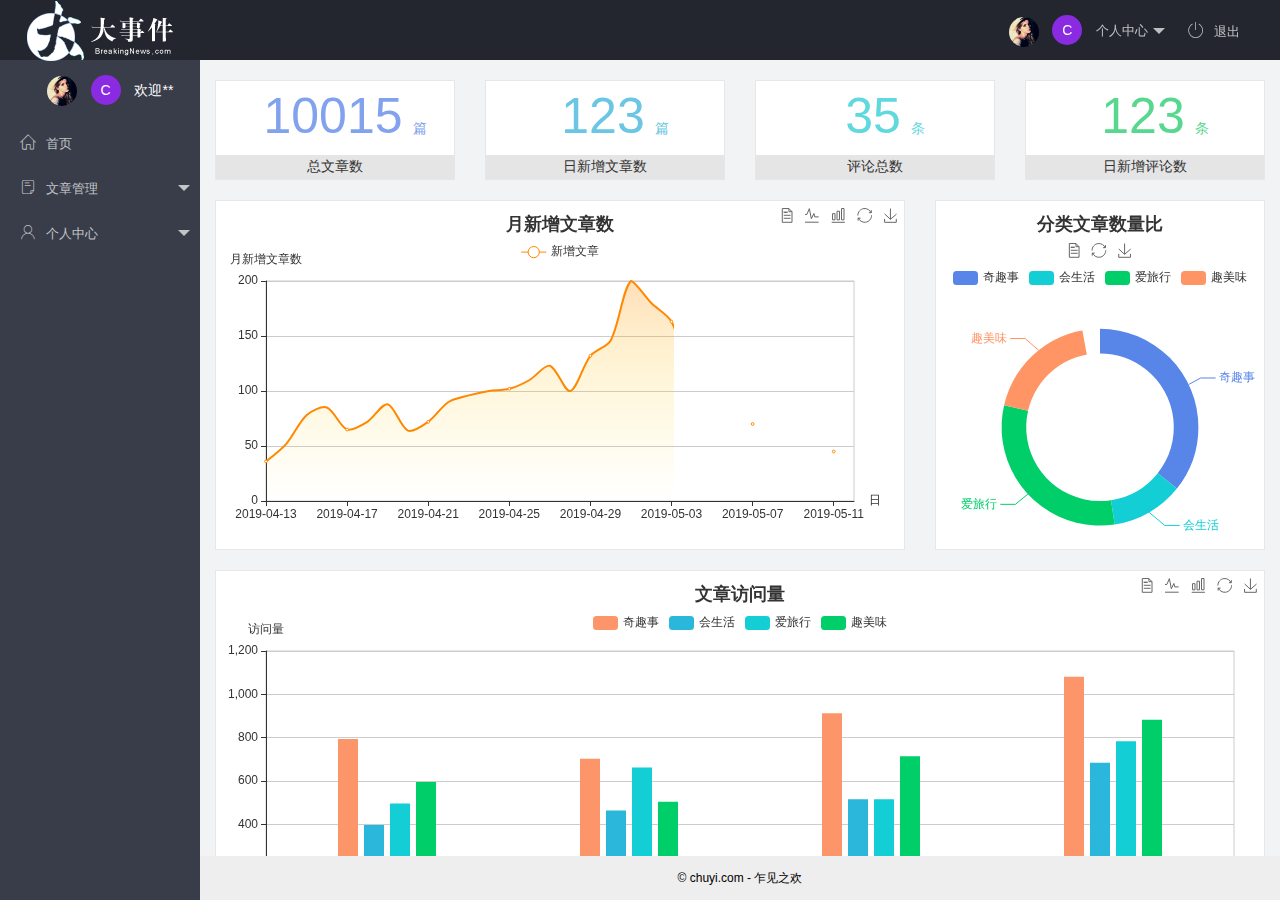
==== commit 6c82b92b: "个人中心功能开发完成" ====
--- a/index.html
+++ b/index.html
@@ -23,9 +23,9 @@
                         <span class="text-avatar">C</span> 个人中心
                     </a>
                     <dl class="layui-nav-child">
-                        <dd><a href="">基本资料</a></dd>
-                        <dd><a href="">更改头像</a></dd>
-                        <dd><a href="">重置密码</a></dd>
+                        <dd><a href="/user/user_info.html" target="fm">基本资料</a></dd>
+                        <dd><a href="/user/user_avatar.html" target="fm">更改头像</a></dd>
+                        <dd><a href="/user/user.repassword.html" target="fm">重置密码</a></dd>
                     </dl>
                 </li>
                 <li class="layui-nav-item"> <a href="javascript:;" id="t-login"><span class="iconfont icon-tuichu"></span>退出</a></li>
@@ -54,10 +54,10 @@
                     <li class="layui-nav-item">
                         <a href="javascript:;"><span class="iconfont icon-user"></span>个人中心</a>
                         <dl class="layui-nav-child">
-                            <dd><a href="javascript:;"><i class="layui-icon layui-icon-app"></i>基本资料</a></dd>
-                            <dd><a href="javascript:;"><i class="layui-icon layui-icon-app"></i>更改头像</a></dd>
+                            <dd><a href="user/user_info.html" target="fm"><i class="layui-icon layui-icon-app"></i>基本资料</a></dd>
+                            <dd><a href="/user/user_avatar.html" target="fm"><i class="layui-icon layui-icon-app"></i>更改头像</a></dd>
                             <dd>
-                                <a href=""><i class="layui-icon layui-icon-app"></i>重置密码</a>
+                                <a href="./user/user.repassword.html" target="fm"><i class="layui-icon layui-icon-app"></i>重置密码</a>
                             </dd>
                         </dl>
                     </li>
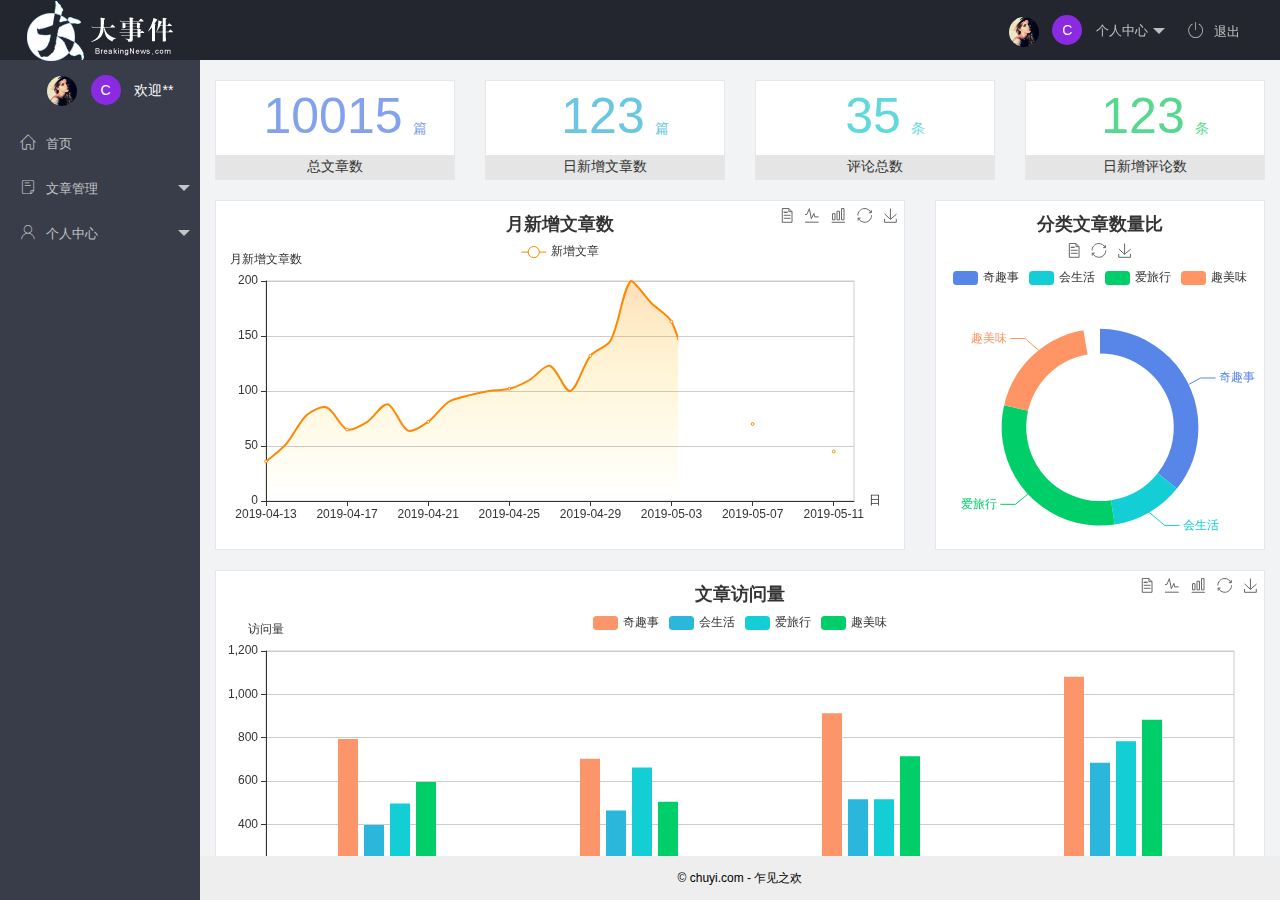
==== commit c8494d65: "文章管理页面完成" ====
--- a/index.html
+++ b/index.html
@@ -46,9 +46,9 @@
                     <li class="layui-nav-item">
                         <a class="" href="javascript:;"><span class="iconfont icon-16"></span>文章管理</a>
                         <dl class="layui-nav-child">
-                            <dd><a href="javascript:;"><i class="layui-icon layui-icon-app"></i>文章类别</a></dd>
-                            <dd><a href="javascript:;"><i class="layui-icon layui-icon-app"></i>文章列表</a></dd>
-                            <dd><a href="javascript:;"><i class="layui-icon layui-icon-app"></i>发表文章</a></dd>
+                            <dd><a href="/article/article_type.html" target="fm"><i class="layui-icon layui-icon-app"></i>文章类别</a></dd>
+                            <dd><a href="/article/art_list.html" target="fm"><i class="layui-icon layui-icon-app"></i>文章列表</a></dd>
+                            <dd><a href="/article/art_pub.html" target="fm"><i class="layui-icon layui-icon-app"></i>发表文章</a></dd>
                         </dl>
                     </li>
                     <li class="layui-nav-item">
